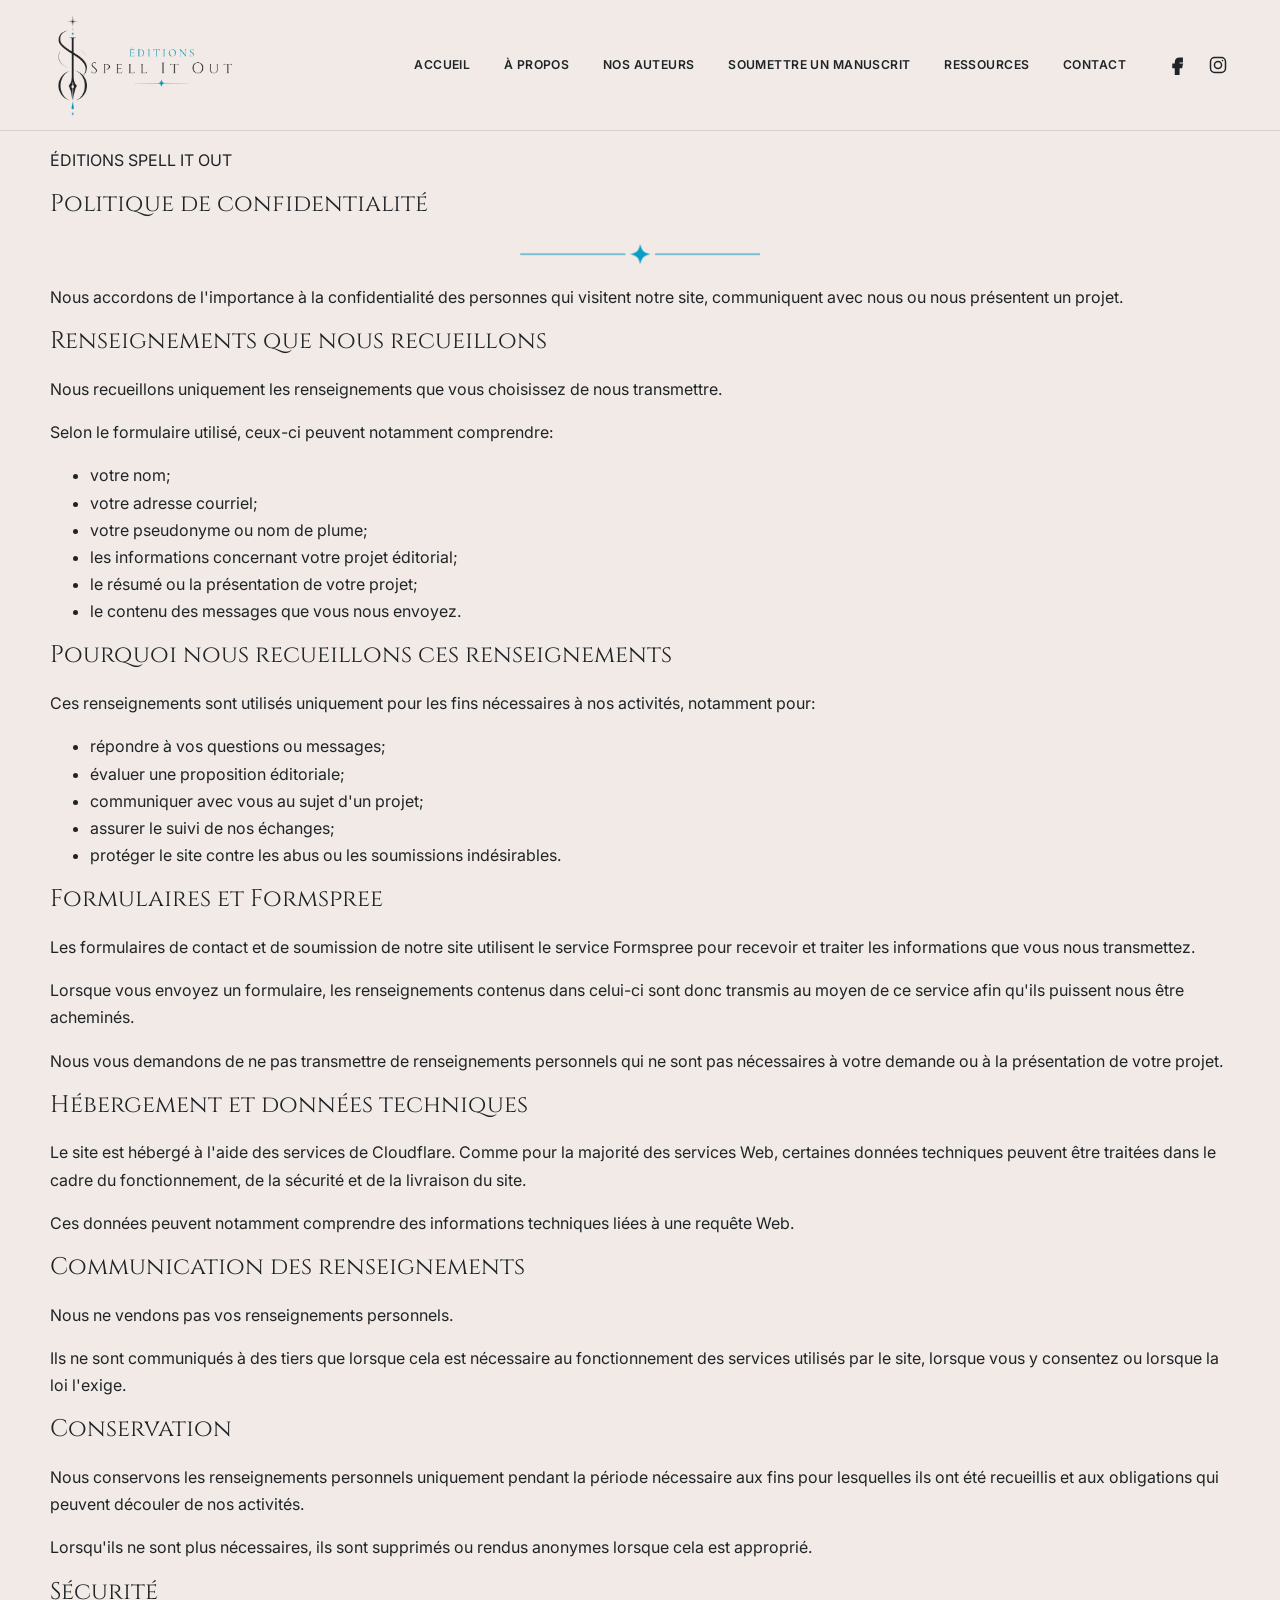
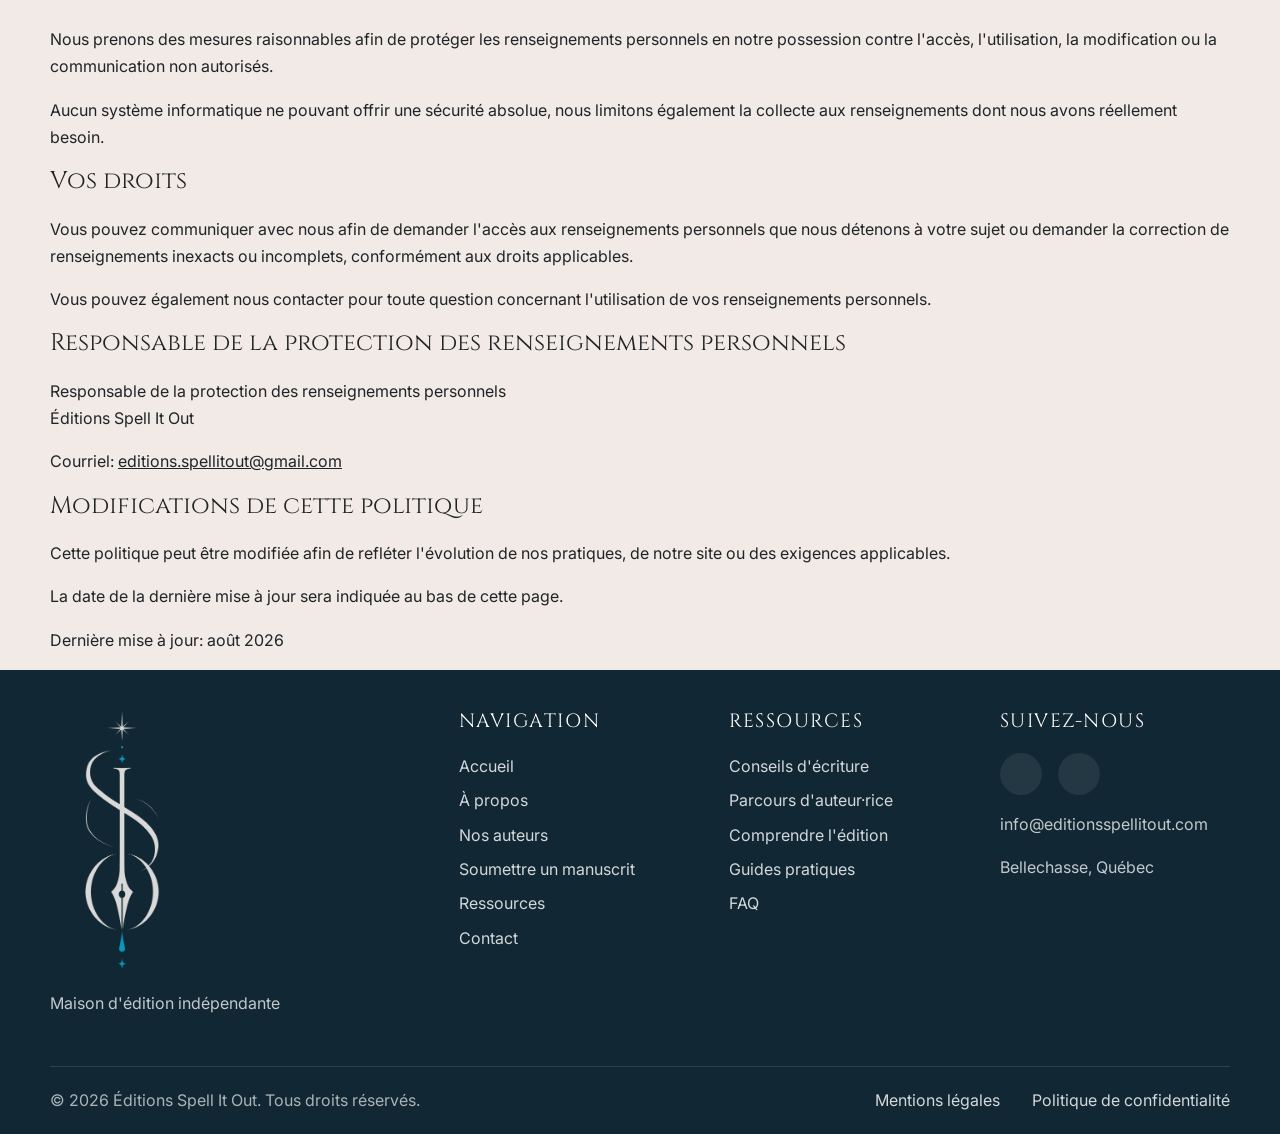
==== confidentialite.html @ 0afbbcf6 "confidentialité pis toute" ====
<!DOCTYPE html>
<html lang="fr">

<head>

  <meta charset="UTF-8">

  <meta
    name="viewport"
    content="width=device-width, initial-scale=1.0"
  >

  <title>Politique de confidentialité | Éditions Spell It Out</title>

  <link
    rel="stylesheet"
    href="./css/styles.css"
  >

</head>


<body>

  <div data-include="components/header.html"></div>


  <main id="main-content">


    <!--================================================
      HERO
    =================================================-->

    <section class="legal-hero">

      <div class="container legal-hero-content">

        <p class="legal-eyebrow">
          ÉDITIONS SPELL IT OUT
        </p>

        <h1>
          Politique de confidentialité
        </h1>

        <div
          class="section-divider"
          aria-hidden="true"
        >
          <img
            src="assets/images/divider-star.png"
            alt=""
          >
        </div>

        <p>
          Nous accordons de l'importance à la confidentialité des personnes
          qui visitent notre site, communiquent avec nous ou nous présentent
          un projet.
        </p>

      </div>

    </section>



    <!--================================================
      CONTENU
    =================================================-->

    <section class="legal-section">

      <div class="container legal-container">


        <article class="legal-block">

          <h2>
            Renseignements que nous recueillons
          </h2>

          <p>
            Nous recueillons uniquement les renseignements que vous choisissez
            de nous transmettre.
          </p>

          <p>
            Selon le formulaire utilisé, ceux-ci peuvent notamment comprendre:
          </p>

          <ul>
            <li>votre nom;</li>
            <li>votre adresse courriel;</li>
            <li>votre pseudonyme ou nom de plume;</li>
            <li>les informations concernant votre projet éditorial;</li>
            <li>le résumé ou la présentation de votre projet;</li>
            <li>le contenu des messages que vous nous envoyez.</li>
          </ul>

        </article>



        <article class="legal-block">

          <h2>
            Pourquoi nous recueillons ces renseignements
          </h2>

          <p>
            Ces renseignements sont utilisés uniquement pour les fins
            nécessaires à nos activités, notamment pour:
          </p>

          <ul>
            <li>répondre à vos questions ou messages;</li>
            <li>évaluer une proposition éditoriale;</li>
            <li>communiquer avec vous au sujet d'un projet;</li>
            <li>assurer le suivi de nos échanges;</li>
            <li>protéger le site contre les abus ou les soumissions indésirables.</li>
          </ul>

        </article>



        <article class="legal-block">

          <h2>
            Formulaires et Formspree
          </h2>

          <p>
            Les formulaires de contact et de soumission de notre site utilisent
            le service Formspree pour recevoir et traiter les informations
            que vous nous transmettez.
          </p>

          <p>
            Lorsque vous envoyez un formulaire, les renseignements contenus
            dans celui-ci sont donc transmis au moyen de ce service afin
            qu'ils puissent nous être acheminés.
          </p>

          <p>
            Nous vous demandons de ne pas transmettre de renseignements
            personnels qui ne sont pas nécessaires à votre demande ou
            à la présentation de votre projet.
          </p>

        </article>



        <article class="legal-block">

          <h2>
            Hébergement et données techniques
          </h2>

          <p>
            Le site est hébergé à l'aide des services de Cloudflare.
            Comme pour la majorité des services Web, certaines données
            techniques peuvent être traitées dans le cadre du fonctionnement,
            de la sécurité et de la livraison du site.
          </p>

          <p>
            Ces données peuvent notamment comprendre des informations
            techniques liées à une requête Web.
          </p>

        </article>



        <article class="legal-block">

          <h2>
            Communication des renseignements
          </h2>

          <p>
            Nous ne vendons pas vos renseignements personnels.
          </p>

          <p>
            Ils ne sont communiqués à des tiers que lorsque cela est nécessaire
            au fonctionnement des services utilisés par le site, lorsque vous
            y consentez ou lorsque la loi l'exige.
          </p>

        </article>



        <article class="legal-block">

          <h2>
            Conservation
          </h2>

          <p>
            Nous conservons les renseignements personnels uniquement pendant
            la période nécessaire aux fins pour lesquelles ils ont été
            recueillis et aux obligations qui peuvent découler de nos
            activités.
          </p>

          <p>
            Lorsqu'ils ne sont plus nécessaires, ils sont supprimés ou rendus
            anonymes lorsque cela est approprié.
          </p>

        </article>



        <article class="legal-block">

          <h2>
            Sécurité
          </h2>

          <p>
            Nous prenons des mesures raisonnables afin de protéger les
            renseignements personnels en notre possession contre l'accès,
            l'utilisation, la modification ou la communication non autorisés.
          </p>

          <p>
            Aucun système informatique ne pouvant offrir une sécurité absolue,
            nous limitons également la collecte aux renseignements dont nous
            avons réellement besoin.
          </p>

        </article>



        <article class="legal-block">

          <h2>
            Vos droits
          </h2>

          <p>
            Vous pouvez communiquer avec nous afin de demander l'accès aux
            renseignements personnels que nous détenons à votre sujet ou
            demander la correction de renseignements inexacts ou incomplets,
            conformément aux droits applicables.
          </p>

          <p>
            Vous pouvez également nous contacter pour toute question concernant
            l'utilisation de vos renseignements personnels.
          </p>

        </article>



        <article class="legal-block legal-responsible">

          <h2>
            Responsable de la protection des renseignements personnels
          </h2>

          <p>
            Responsable de la protection des renseignements personnels<br>
            Éditions Spell It Out
          </p>

          <p>
            Courriel:
            <a href="mailto:editions.spellitout@gmail.com">
              editions.spellitout@gmail.com
            </a>
          </p>

        </article>



        <article class="legal-block">

          <h2>
            Modifications de cette politique
          </h2>

          <p>
            Cette politique peut être modifiée afin de refléter l'évolution
            de nos pratiques, de notre site ou des exigences applicables.
          </p>

          <p>
            La date de la dernière mise à jour sera indiquée au bas de cette
            page.
          </p>

        </article>



        <p class="legal-update">
          Dernière mise à jour: août 2026
        </p>


      </div>

    </section>


  </main>


  <div data-include="components/footer.html"></div>


  <script src="js/includes.js"></script>

</body>

</html>
---- css/styles.css ----
/* Variables globales : couleurs, dimensions et espacements */
@import url("variables.css");

/* Polices, titres, paragraphes et liens */
@import url("typography.css");

/* Conteneurs et organisation générale des pages */
@import url("layout.css");

/* Header, footer, boutons, cartes et autres composants */
@import url("components.css");

@import url("./sections.css");
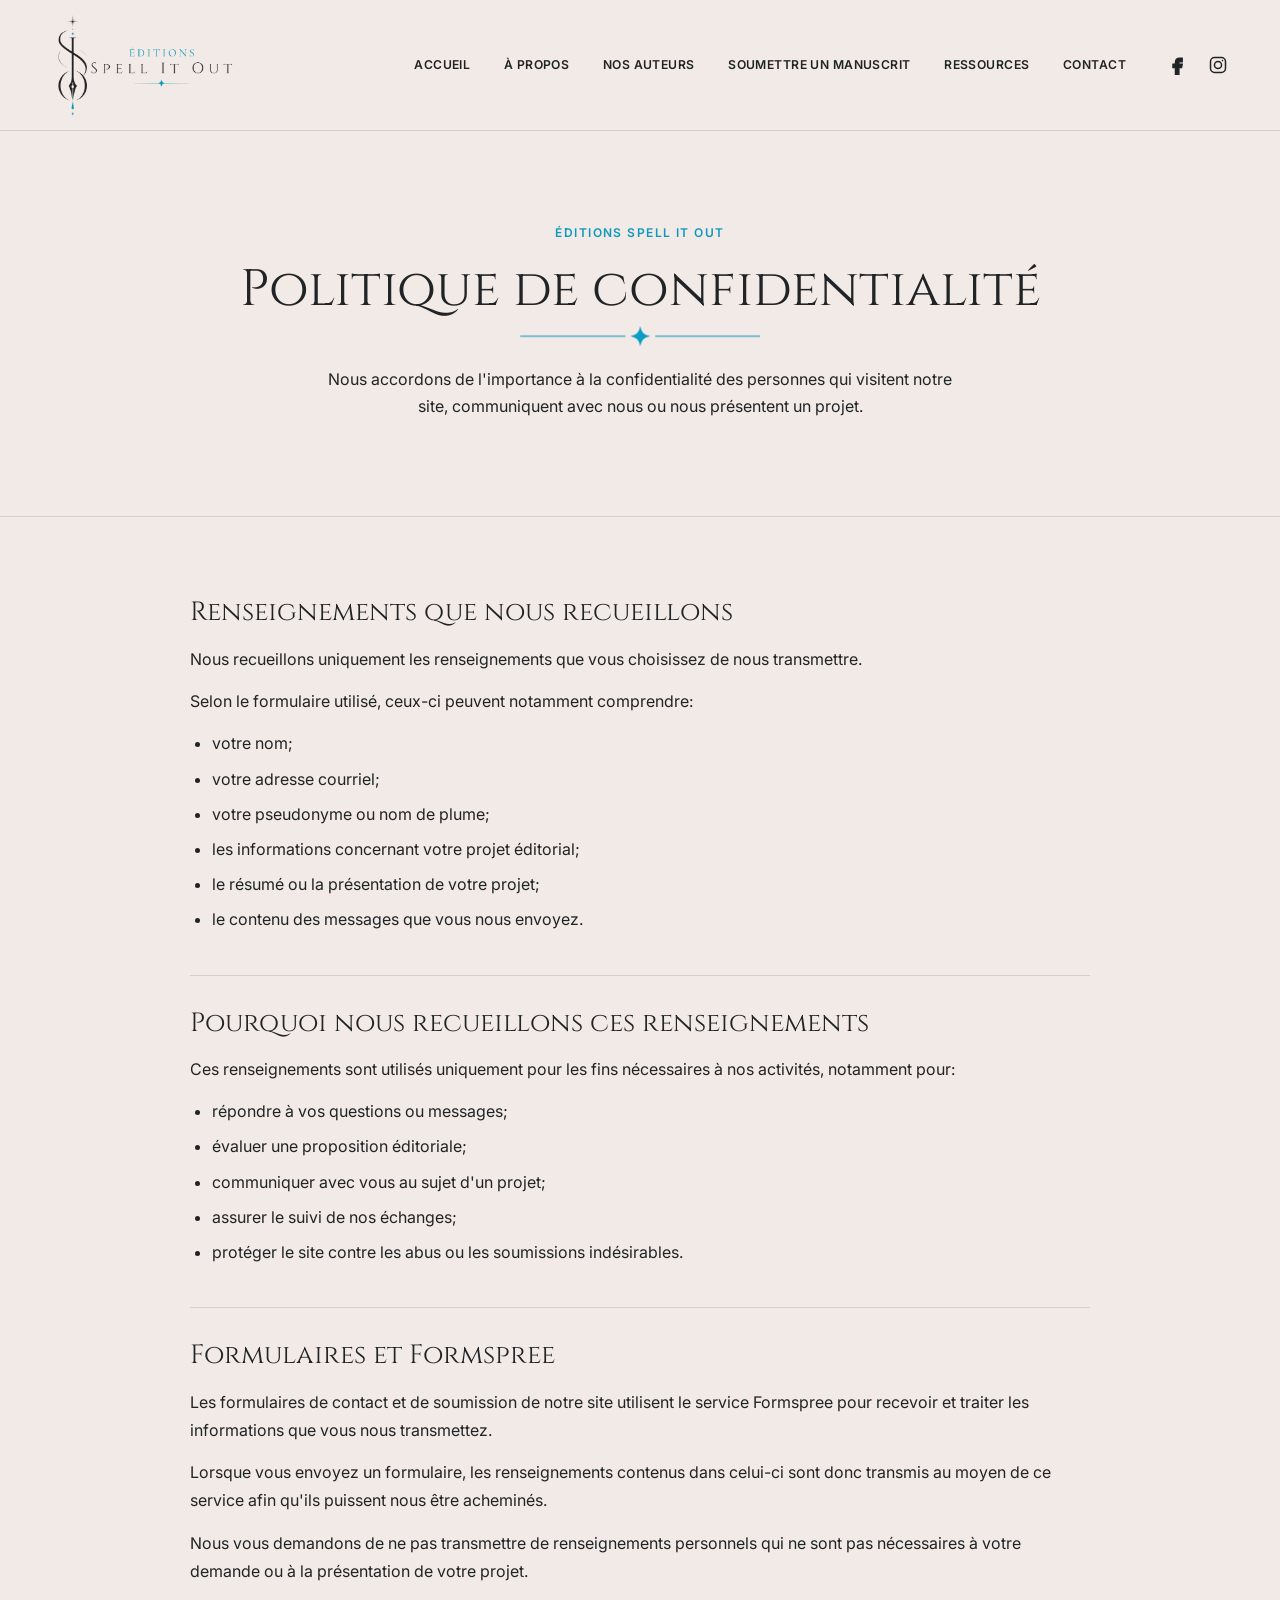
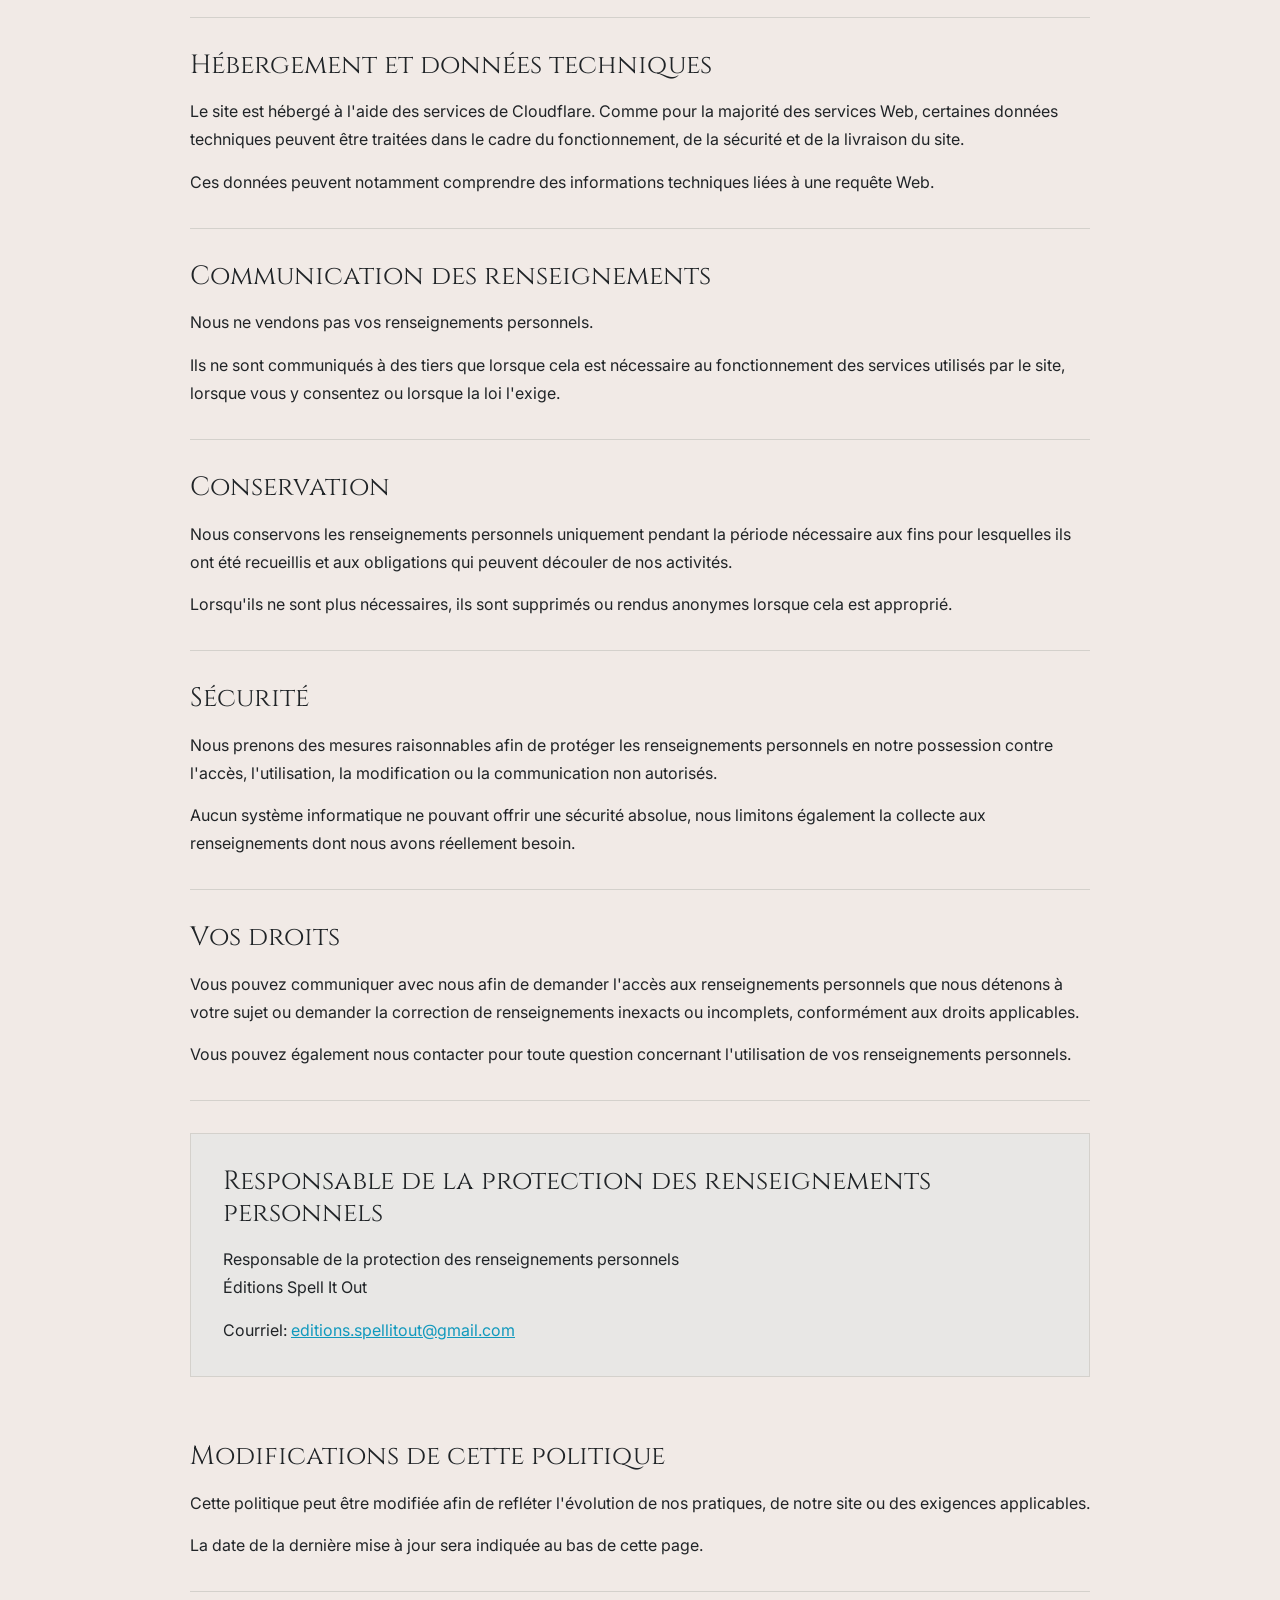
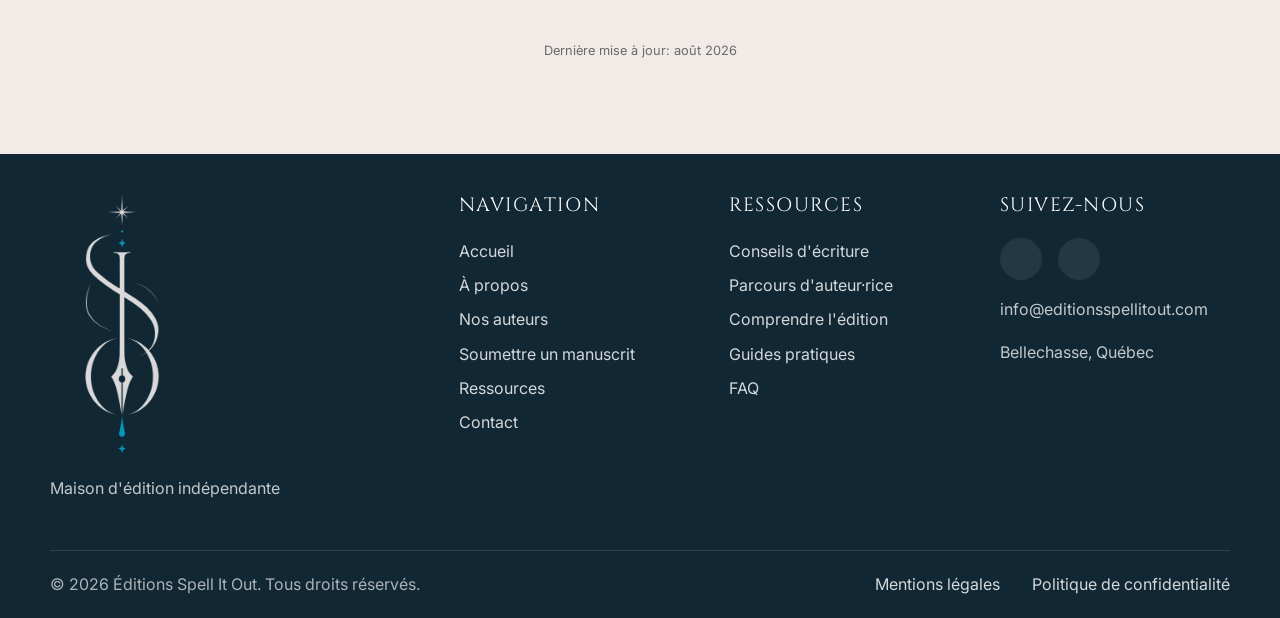
==== commit 78602682: "link css confidentialité" ====
--- a/confidentialite.html
+++ b/confidentialite.html
@@ -14,7 +14,7 @@
 
   <link
     rel="stylesheet"
-    href="./css/styles.css"
+    href="../css/styles.css"
   >
 
 </head>
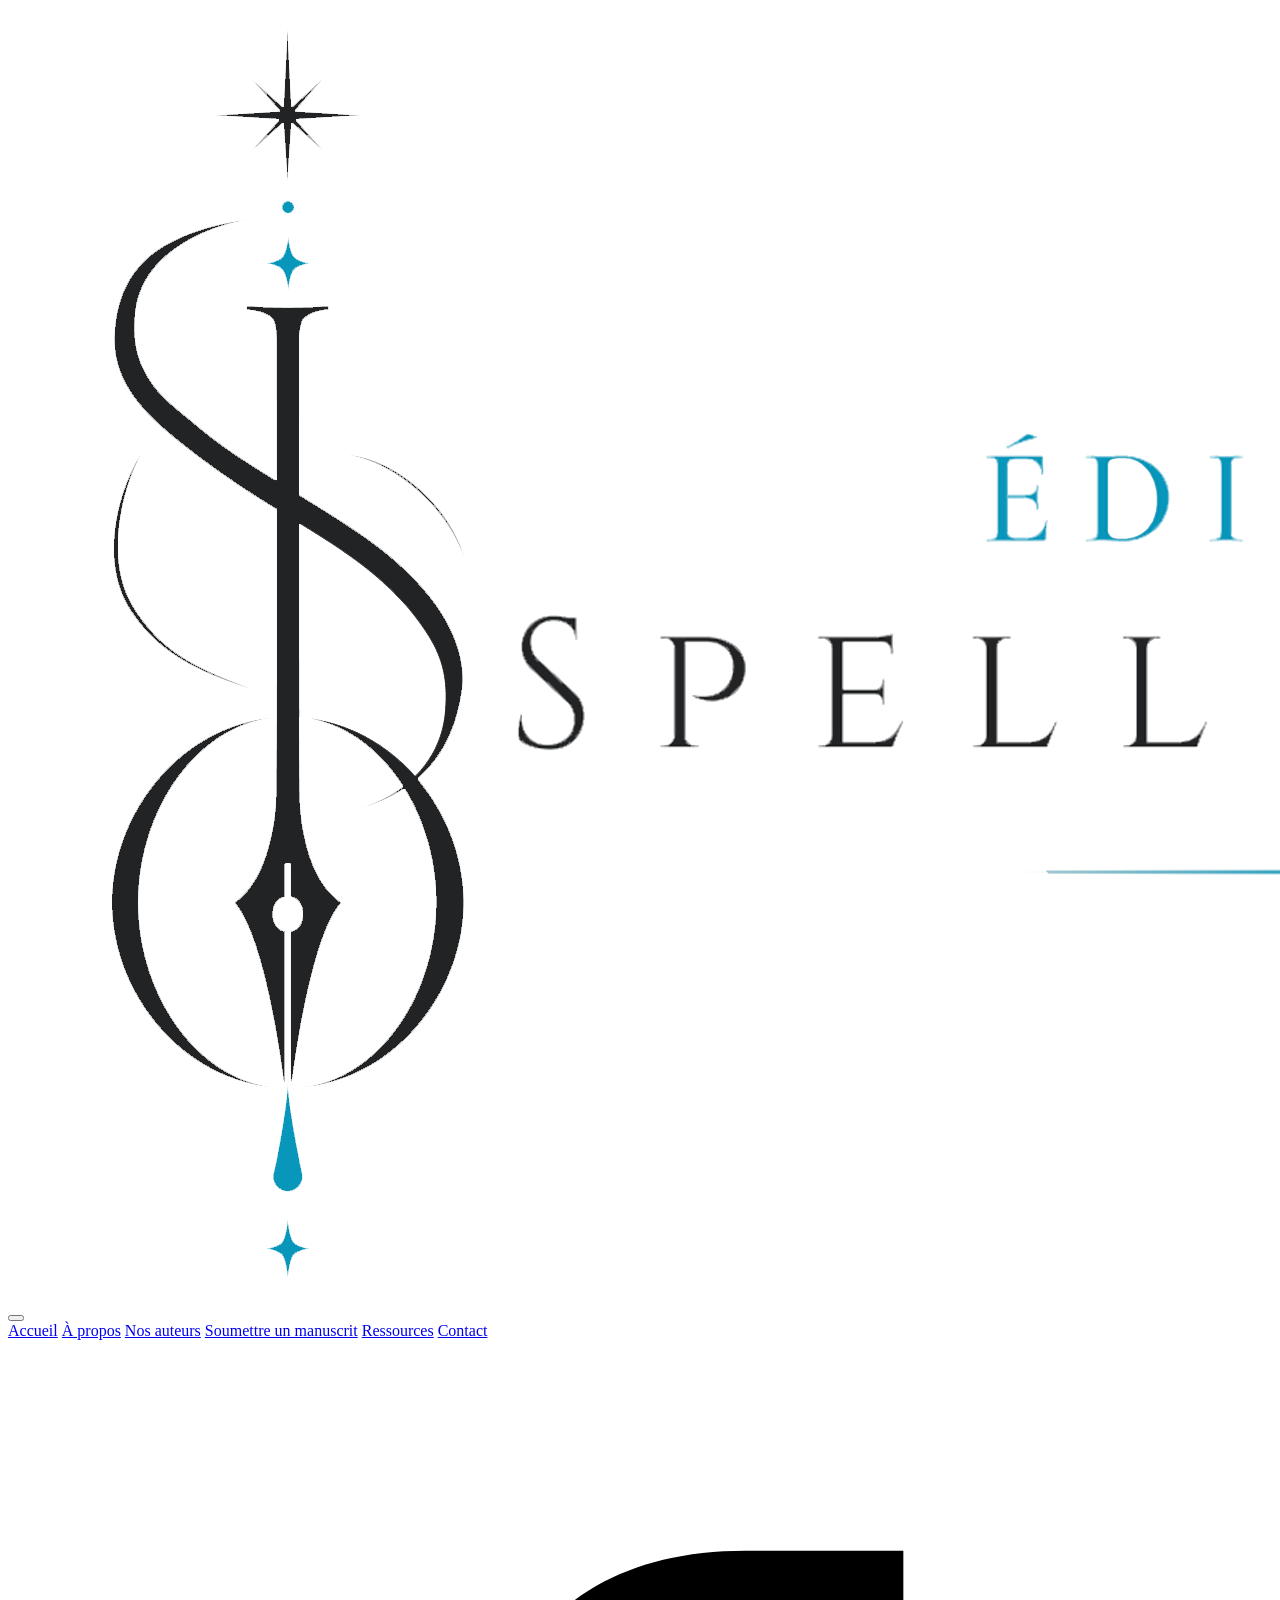
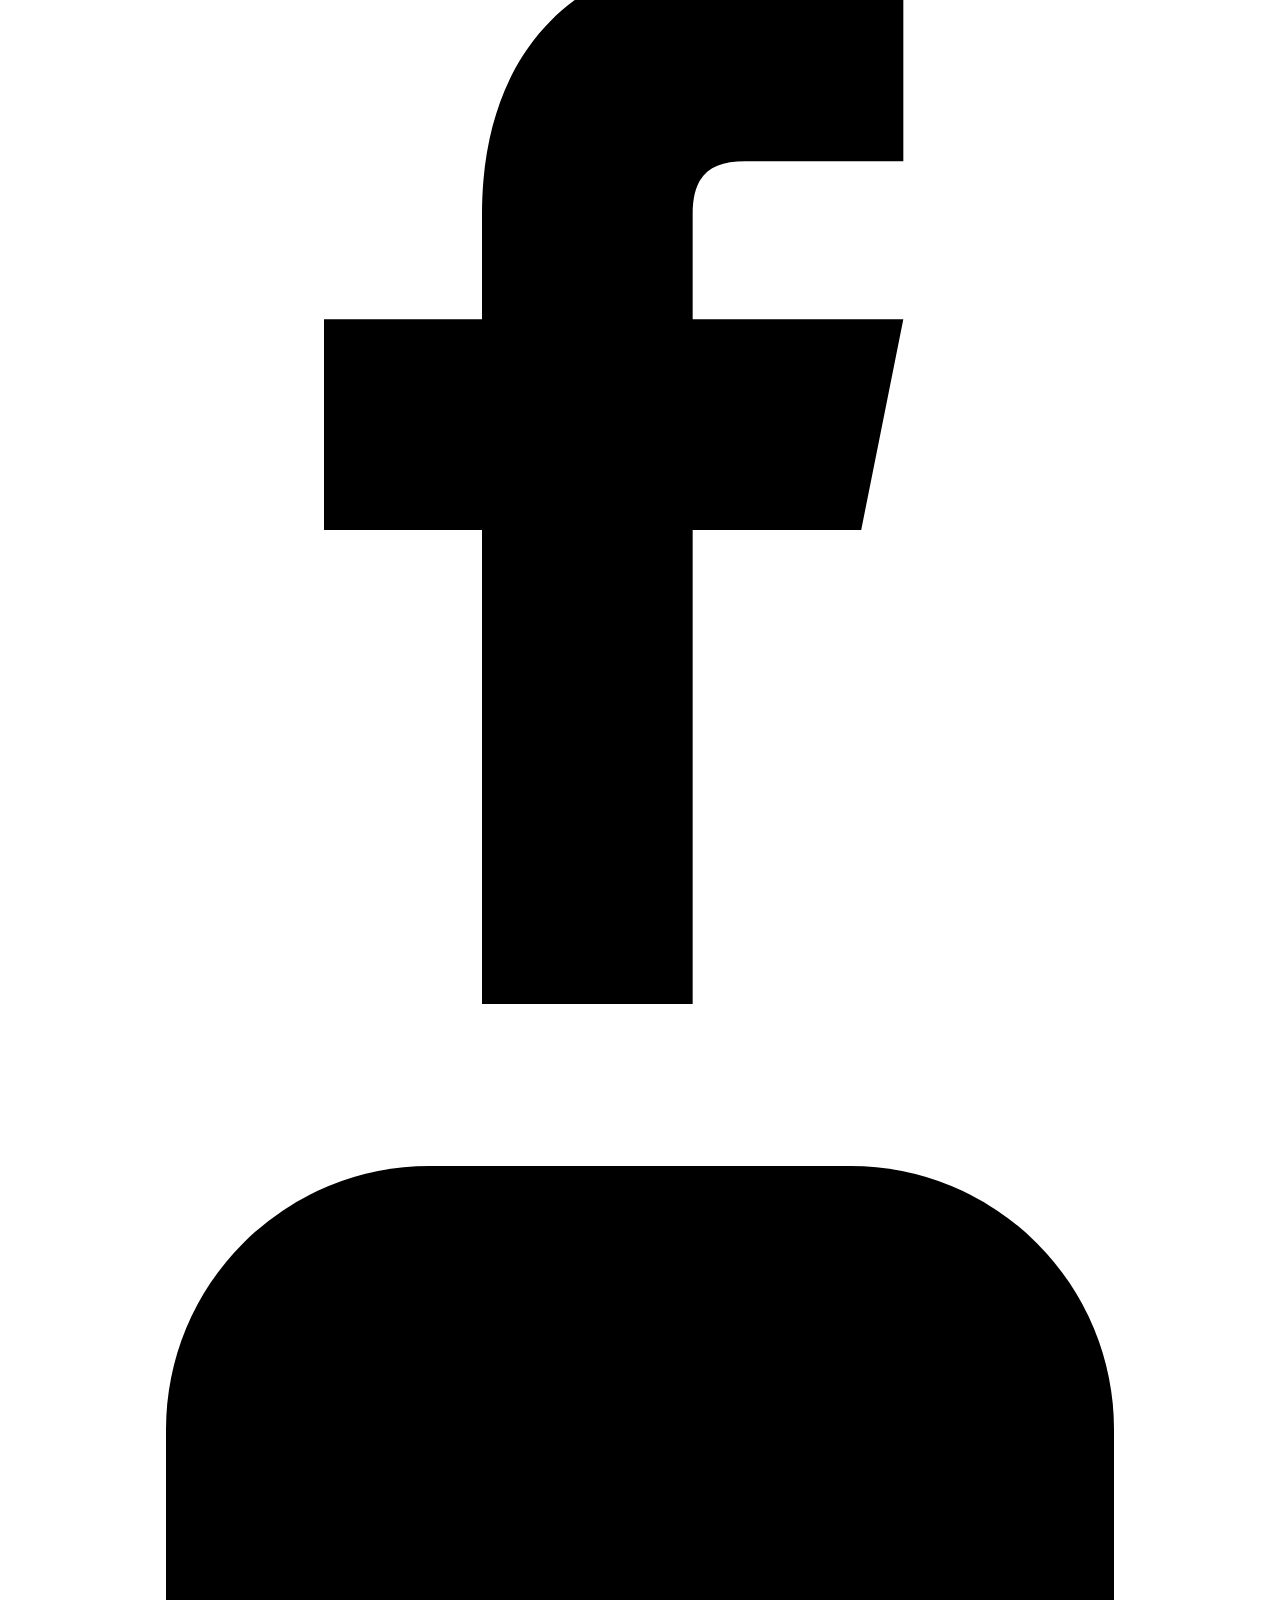
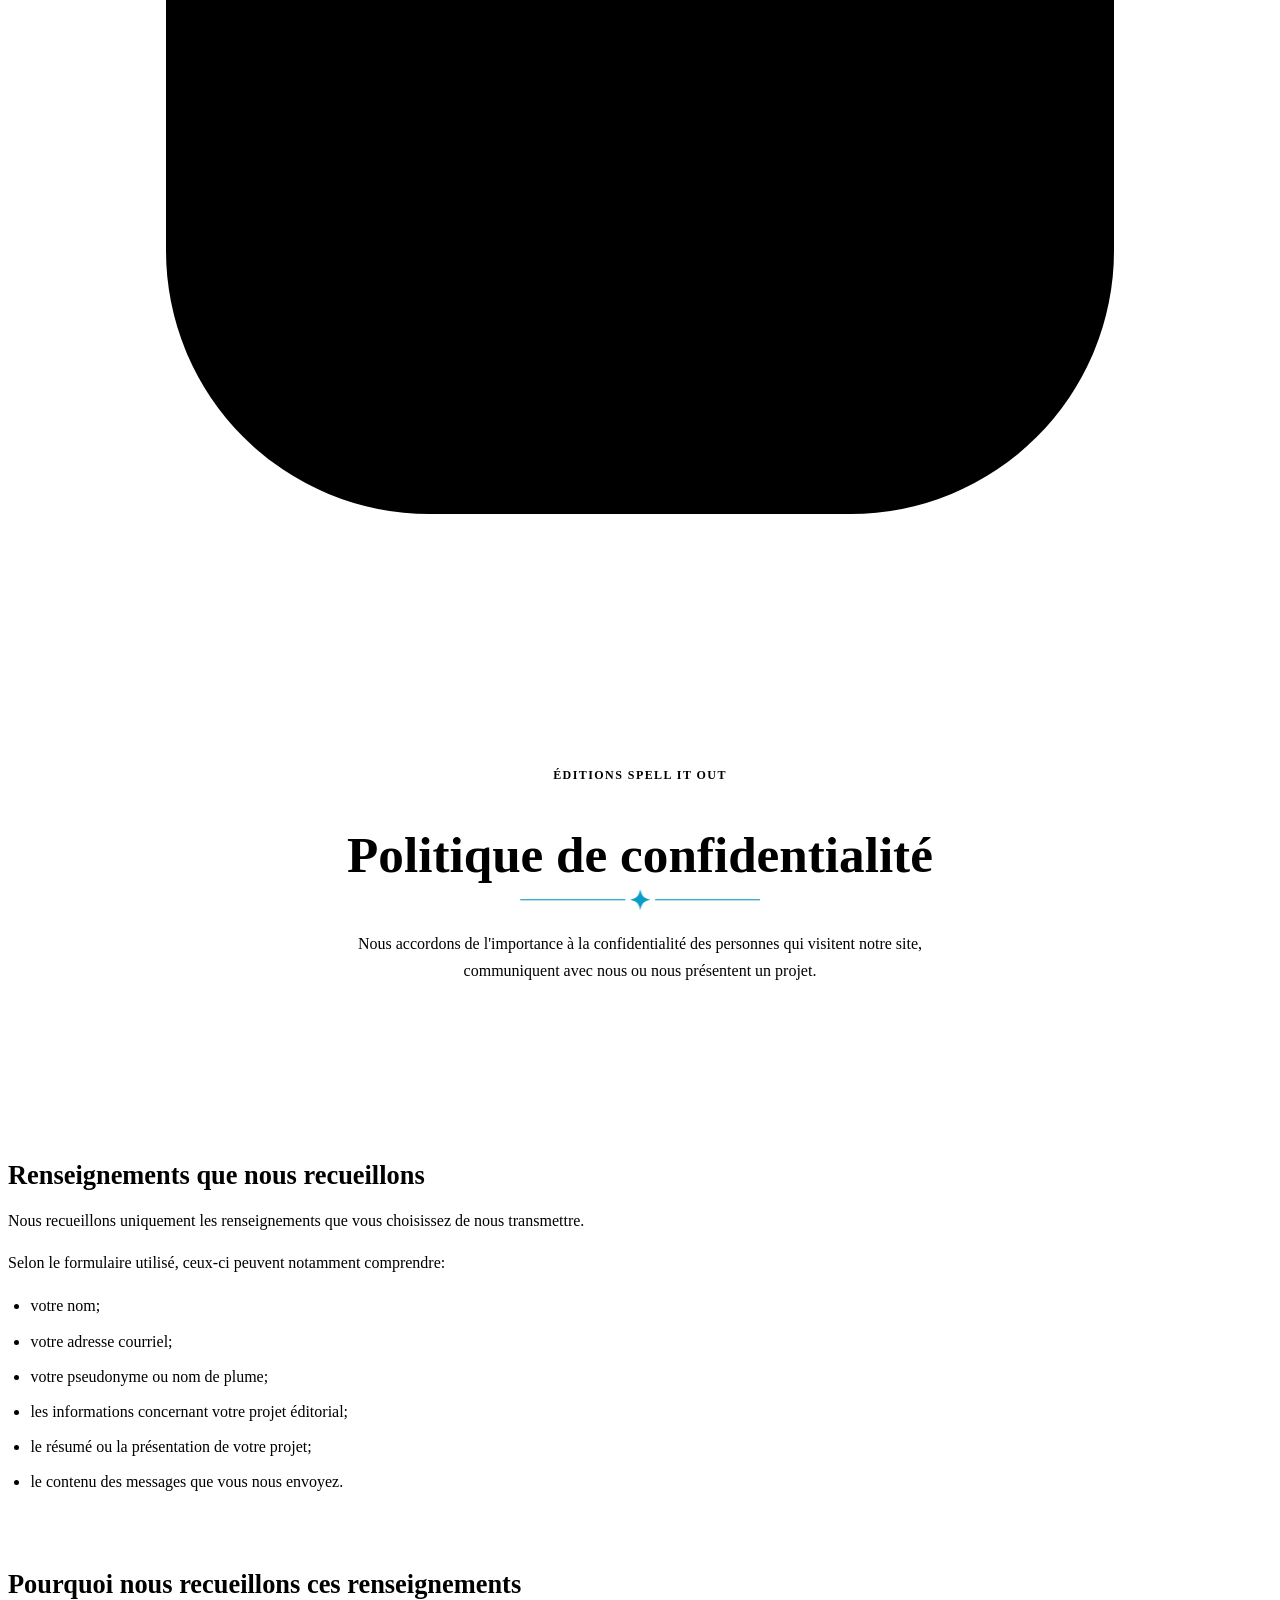
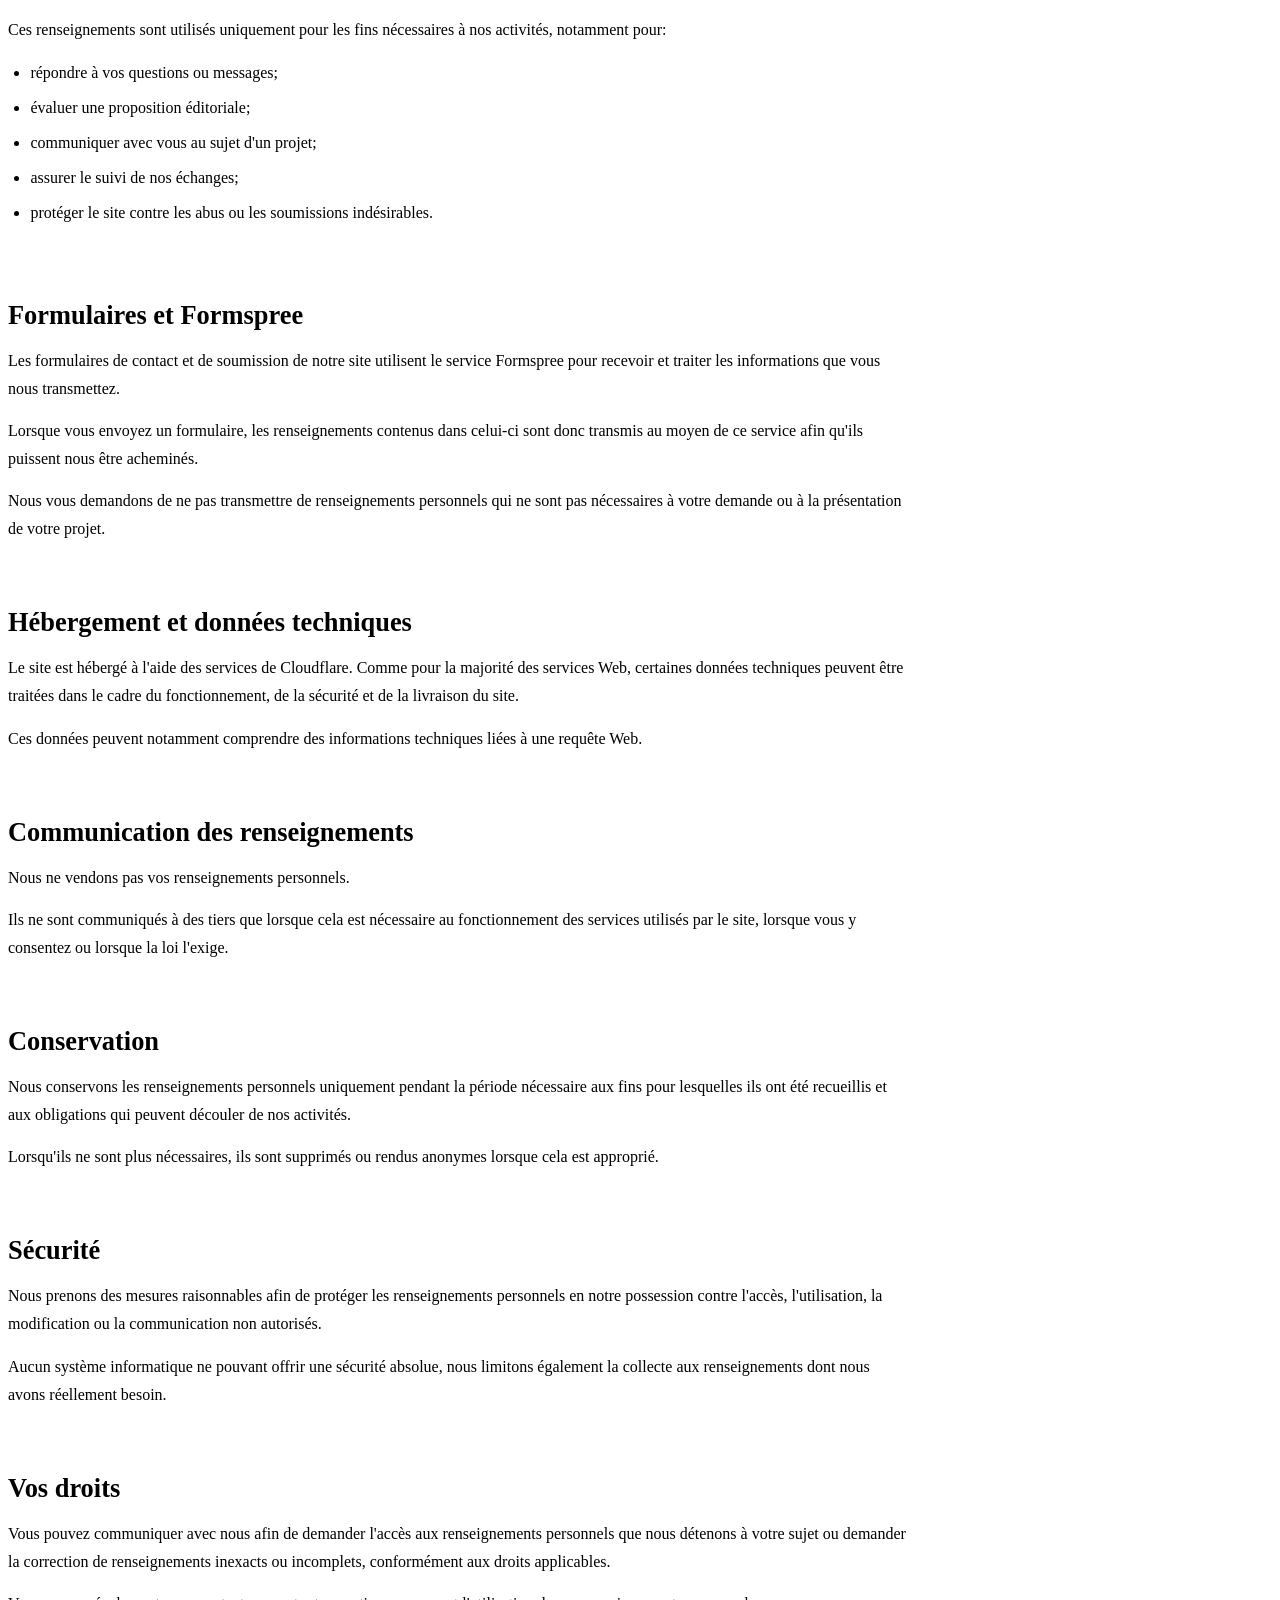
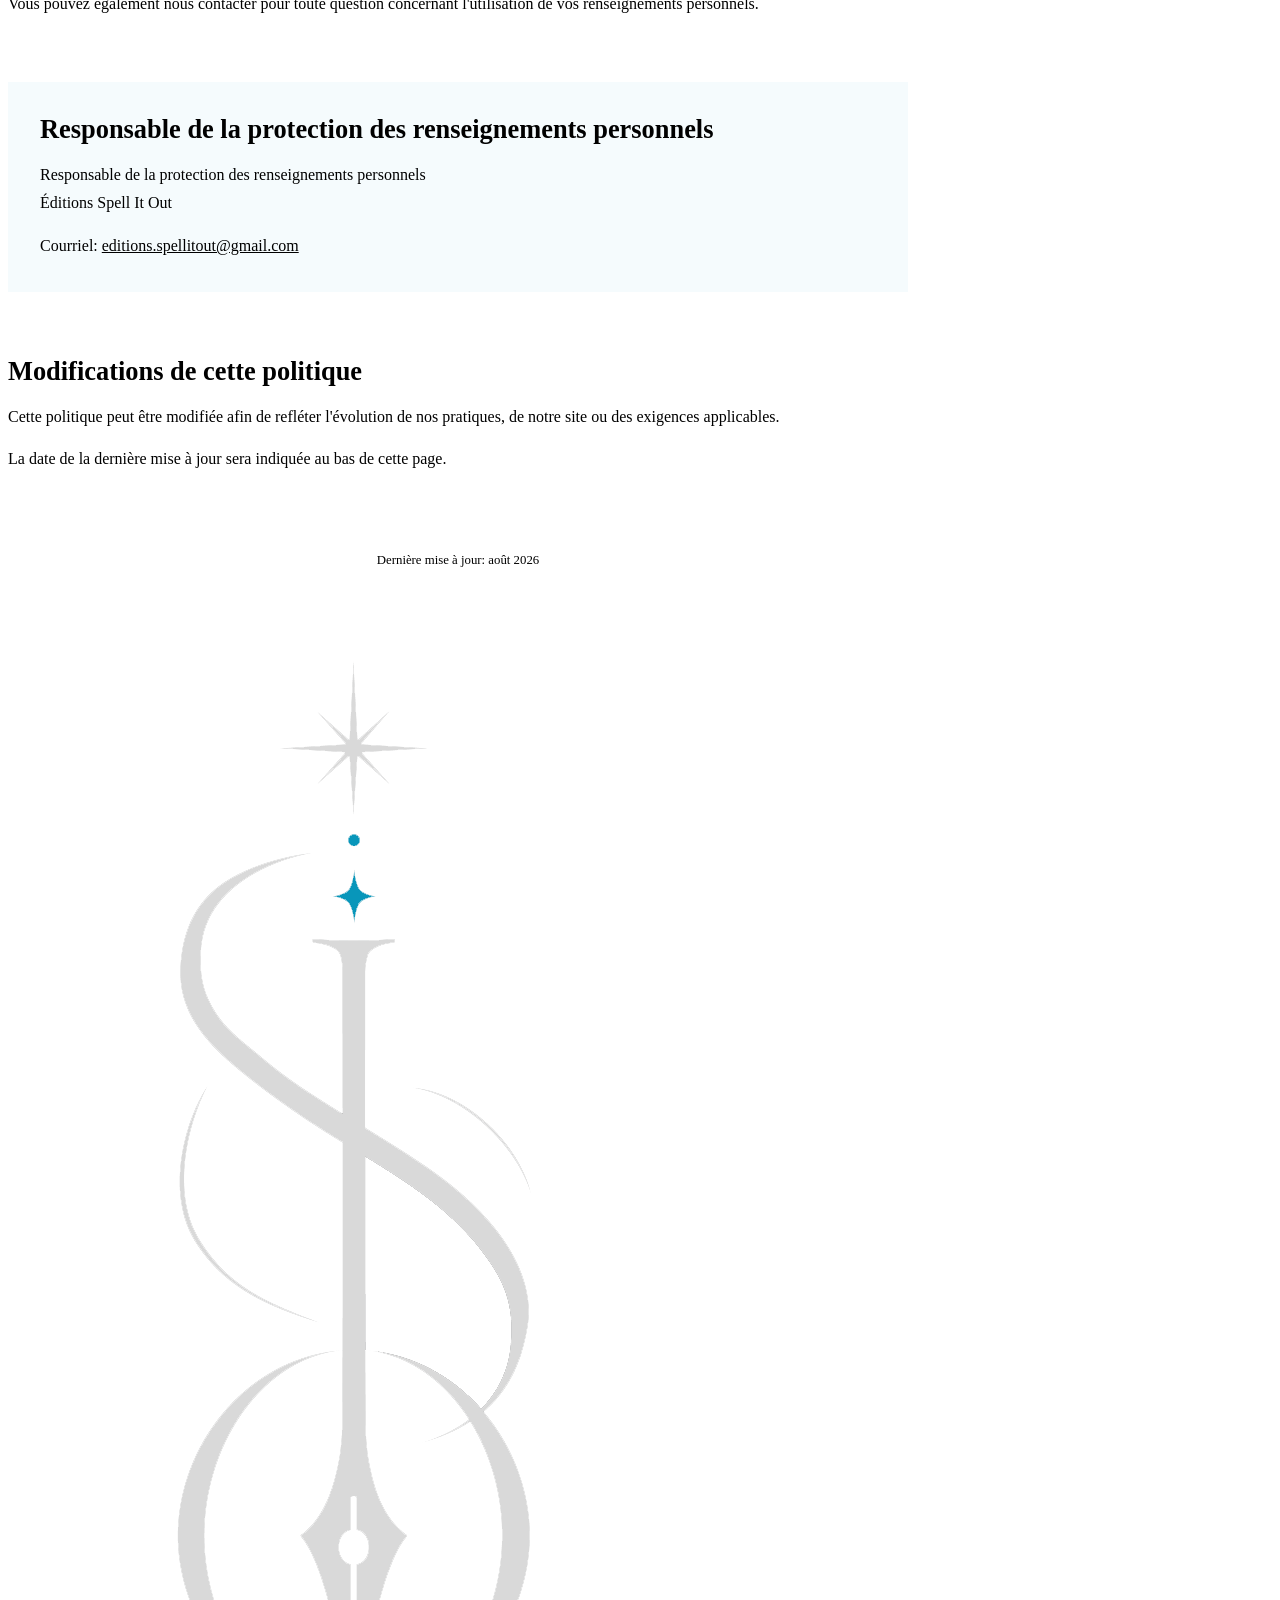
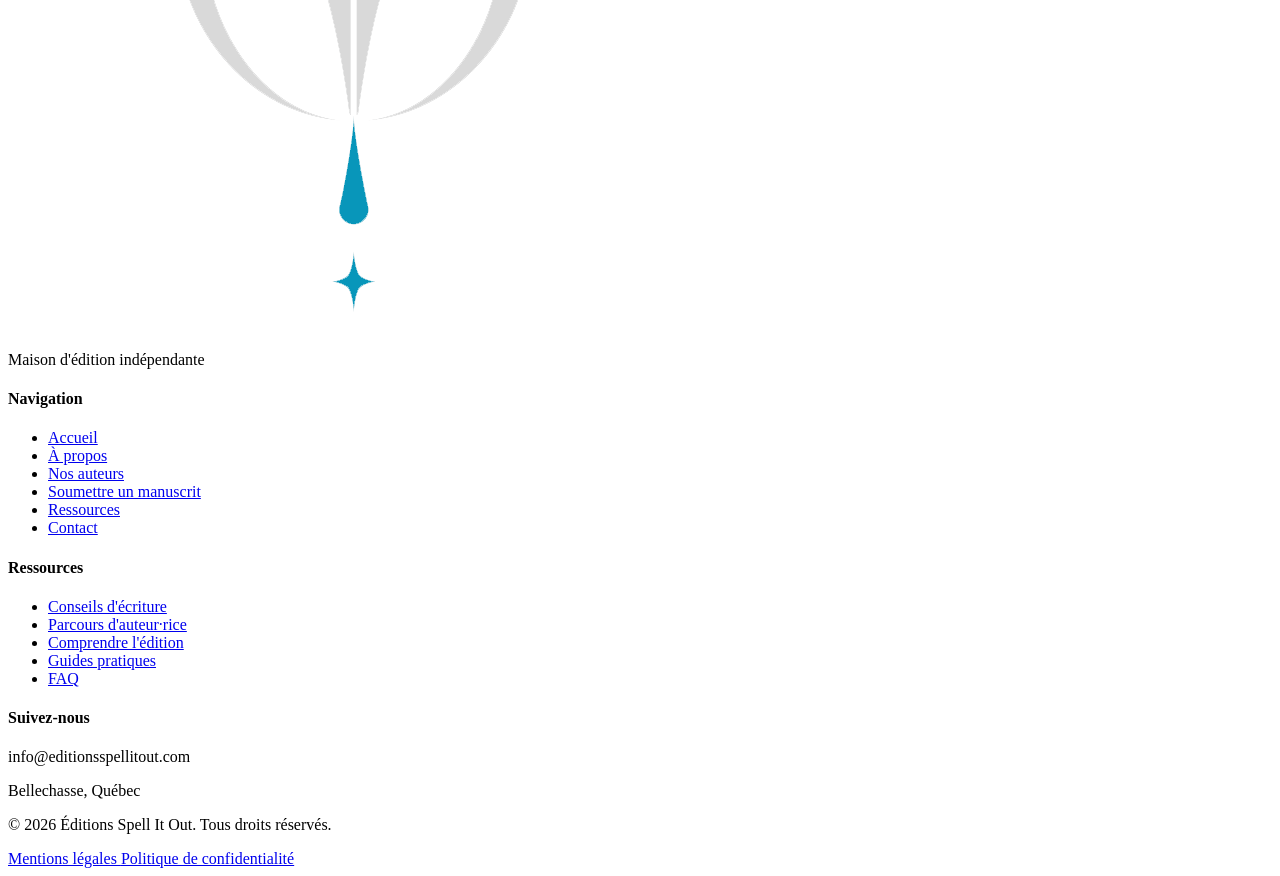
==== commit d1c69765: "css 3" ====
--- a/confidentialite.html
+++ b/confidentialite.html
@@ -14,7 +14,7 @@
 
   <link
     rel="stylesheet"
-    href="../css/styles.css"
+    href="./css/sections.css"
   >
 
 </head>
--- a/css/sections.css
+++ b/css/sections.css
@@ -0,0 +1,4266 @@
+/*==================================================
+  HERO DE L’ACCUEIL
+==================================================*/
+
+.hero-section {
+  position: relative; /* Permet de bien gérer les éléments décoratifs */
+  min-height: 440px;
+
+  display: flex;
+  align-items: center;
+
+  padding-block:2rem;
+
+  background-color: var(--color-background); /* Couleur de fond normale */
+
+  background-image: url("../assets/images/hero-leaves-left.png"); /* Plante pâle à gauche */
+  background-repeat: no-repeat; /* Empêche la plante de se répéter */
+  background-position: -60px center; /* Place la plante contre le côté gauche */
+  background-size: 500px auto; /* Contrôle la taille de la plante */
+
+  overflow: hidden;
+}
+
+/* Place le texte et l’image sur deux colonnes */
+.hero-inner {
+  display: grid;
+
+  grid-template-columns:
+    minmax(560px, 1fr) /* Donne assez de largeur au texte */
+    minmax(420px, 1fr); /* Garde une belle place pour l’image */
+
+  align-items: center;
+  gap: 3rem; /* Réduit un peu l’espace entre le texte et l’image */
+}
+
+
+/* Limite la largeur du texte pour conserver les retours de ligne */
+.hero-content {
+  max-width: 610px;
+}
+
+
+/* Titre principal */
+.hero-title {
+  margin: 0;
+
+  font-family: var(--font-serif);
+  font-size: clamp(3rem, 3vw, 5.2rem);
+  font-weight: 400;
+  line-height: 1.08;
+
+  color: var(--color-text);
+}
+
+
+/* Chaque partie du titre prend sa propre ligne */
+.hero-title span {
+  display: block;
+}
+
+
+/* Partie bleue du titre */
+.hero-title-accent {
+  color: var(--color-accent);
+}
+
+
+/* Petite décoration horizontale */
+/*==================================================
+  SÉPARATEUR DÉCORATIF
+==================================================*/
+
+.section-divider {
+  width: 240px; /* Largeur du séparateur */
+  margin: 0rem auto 1rem; /* Centre horizontalement */
+}
+
+.section-divider img {
+  display: block; /* Retire le petit espace sous l’image */
+  width: 100%; /* Prend toute la largeur du conteneur */
+  height: auto; /* Garde les proportions */
+}
+
+.hero-content .section-divider {
+  margin-left: 0; /* Garde le séparateur du hero aligné avec le texte */
+  margin-right: 0;
+}
+
+
+/* Colonne de droite contenant l’image du livre */
+.hero-visual {
+  min-height: 410px; /* Hauteur de l’espace réservé à l’image */
+
+  background-image: url("../assets/images/hero-books.png"); /* Image du livre */
+  background-repeat: no-repeat; /* Empêche l’image de se répéter */
+  background-position: center; /* Centre l’image dans la colonne */
+  background-size: contain; /* Affiche l’image entière sans la couper */
+}
+
+.propos-visual {
+  min-height: 410px; /* Hauteur de l’espace réservé à l’image */
+
+  background-image: url("../assets/images/propos-books.png"); /* Image du livre */
+  background-repeat: no-repeat; /* Empêche l’image de se répéter */
+  background-position: center; /* Centre l’image dans la colonne */
+  background-size: contain; /* Affiche l’image entière sans la couper */
+}
+
+/*==================================================
+    BANDEAU DES VALEURS
+==================================================*/
+
+.feature-band{
+    padding:2rem 0;
+    color:var(--color-text-light);
+    background-color:var(--color-navy);
+    /* texture de fond */
+    background-image:url("../assets/images/navy-noise.png");
+    background-repeat:repeat;
+    background-size:auto;
+}
+
+.feature-grid{
+    display:grid;
+    grid-template-columns:repeat(4,1fr);
+}
+
+.feature-item{
+    padding-inline:2.5rem;
+    text-align:center;
+}
+
+.feature-item{
+    position:relative;
+}
+
+.feature-item:not(:last-child)::after{
+    content:"";
+    position:absolute;
+    top:10%;
+    right:0;
+    width:1px;
+    height:80%;
+    background:rgba(255,255,255,.15);
+}
+
+.feature-item img{
+    width:42px;
+    height:42px;
+    margin-inline:auto;
+    margin-bottom:1.25rem;
+    opacity:.9;
+}
+
+.feature-item h3{
+    margin-bottom:1rem;
+    font-size:1.35rem;
+    letter-spacing:.08em;
+    text-transform:uppercase;
+    color:white;
+}
+
+.feature-item p{
+    max-width:220px;
+    margin-inline:auto;
+    margin-bottom:0;
+    color:rgba(255,255,255,.82);
+}
+
+.propos-item{
+    padding-inline:2.5rem;
+    text-align:left;
+}
+
+
+.propos-item p{
+    max-width:autopx;
+    margin-inline:auto;
+    margin-bottom:0;
+    color:rgba(255,255,255,.82);
+}
+.propos-item h2{
+    margin-bottom:1rem;
+    font-size:2rem;
+    letter-spacing:.08em;
+    text-transform:uppercase;
+    color:white;
+}
+
+/*==================================================
+  SECTION - NOTRE APPROCHE
+==================================================*/
+
+.section-approach{
+
+    padding-block:¨0rem;
+
+}
+
+
+.approach-grid{
+
+    display:grid;
+
+    grid-template-columns:1.4fr .6fr;
+
+    gap:3.5rem;
+
+    align-items:center;
+
+}
+
+
+/* Liste en deux colonnes */
+.approach-list{
+
+    display:grid;
+
+    grid-template-columns:1fr 1fr;
+
+    gap:2.25rem 2.5rem;
+
+    margin-top:2rem;
+
+}
+
+
+.approach-item h3{
+
+    margin-bottom:.5rem;
+
+    font-size:1.1rem;
+
+    font-weight:500;
+
+}
+
+
+.approach-item p{
+
+    color:var(--color-navy);
+
+    line-height:1.6;
+
+    font-size:.95rem;
+
+}
+
+
+/* Illustration */
+
+.approach-image{
+
+    display:flex;
+
+    justify-content:center;
+
+}
+
+
+.approach-image img{
+
+    width:100%;
+
+    max-width:320px;
+
+    display:block;
+
+}
+
+
+/* Responsive */
+
+@media (max-width:900px){
+
+    .approach-grid{
+
+        grid-template-columns:1fr;
+
+        text-align:center;
+
+    }
+
+    .approach-list{
+
+        grid-template-columns:1fr;
+
+    }
+
+    .approach-image{
+
+        order:-1;
+
+    }
+
+}
+
+/*==================================================
+    NOUVEAUTÉS
+==================================================*/
+
+.new-releases{
+    padding:3rem 0;
+}
+.section-heading{
+    text-align:center;
+    margin-bottom:3.5rem;
+}
+
+.section-heading h2{
+    margin-bottom:.75rem;
+    text-transform:uppercase;
+    letter-spacing:.08em;
+}
+
+.books-grid{
+    display:grid;
+    grid-template-columns:
+        repeat(auto-fit,minmax(220px,1fr));
+    gap:3rem;
+}
+
+.book-card{
+    text-align:center;
+}
+
+.book-card img{
+    width:100%;
+    max-width:190px;
+    margin-inline:auto;
+    display:block;
+    transition:.35s;
+}
+
+.book-card:hover img{
+    transform:
+        translateY(-8px)
+        scale(1.02);
+}
+
+.book-card h3{
+    margin-top:1.5rem;
+    margin-bottom:.35rem;
+    font-size:1.25rem;
+}
+
+.book-author{
+    margin-bottom:.2rem;
+    color:var(--color-text);
+}
+
+.book-genre{
+    color:var(--color-muted);
+}
+
+.section-button{
+    margin-top:4rem;
+    text-align:center;
+}
+
+/*==================================================
+  CTA BANNER
+  Bandeau réutilisable avec texte à gauche
+  et image à droite
+==================================================*/
+
+/*==================================================
+  CTA BANNER
+==================================================*/
+
+.cta-banner {
+  width: 100%; /* Le bandeau prend toute la largeur de la page */
+  margin: 0; /* Aucun espace extérieur sur les côtés */
+  overflow: hidden; /* Cache ce qui pourrait dépasser */
+}
+
+
+/* Contient le texte et l’image */
+.cta-banner-inner {
+  position: relative; /* Permet de placer le contenu par-dessus l’image */
+
+  display: block; /* On retire la grille en deux colonnes */
+
+  width: 100%;
+  min-height: 400px; /* Hauteur du bandeau */
+
+  background-image: url("../assets/images/author-banner.png"); /* Image complète du bandeau */
+  background-repeat: no-repeat; /* Empêche l’image de se répéter */
+  background-position: center; /* Centre l’image dans le bandeau */
+  background-size: cover; /* Remplit toute la largeur du bandeau */
+}
+
+
+/* Partie texte */
+.cta-content {
+  position: relative;
+  z-index: 1; /* Place le texte devant l’image */
+
+  display: flex;
+  flex-direction: column;
+  justify-content: center;
+
+  width: 42%; /* Garde le texte dans la zone pâle à gauche */
+  min-height: 390px;
+
+  padding-left: max(
+    var(--page-padding),
+    calc((100vw - var(--container-width)) / 2)
+  ); /* Aligne le texte avec le reste du site */
+
+  padding-right: 3rem;
+}
+
+
+/* Titre */
+.cta-content h2 {
+  margin-bottom: 1rem;
+  font-size: clamp(2rem, 3vw, 3.2rem);
+}
+
+
+/* Séparateur aligné à gauche */
+.cta-content .section-divider {
+  margin-left: 0;
+  margin-right: 0;
+}
+
+
+/* Paragraphe */
+.cta-content p {
+  max-width: 370px;
+  margin-top: 0;
+  margin-bottom: 2rem;
+}
+
+
+/* Partie image */
+.cta-image {
+  min-height: 380px;
+display: none; /* L’image est maintenant le fond de tout le bandeau */
+  background-image: url("../assets/images/author-banner.png");
+  background-repeat: no-repeat;
+  background-position: center;
+  background-size: cover;
+}
+
+
+/*==================================================
+  CTA SUR TABLETTE ET MOBILE
+==================================================*/
+
+@media (max-width: 900px) {
+  .cta-banner-inner {
+    grid-template-columns: 1fr;
+  }
+
+  .cta-image {
+    min-height: 300px;
+    order: -1;
+  }
+
+  .cta-content {
+    padding: 3rem var(--page-padding);
+  }
+}
+
+
+/*==================================================
+  HERO - À PROPOS
+==================================================*/
+
+/* Sous-titre bleu sous "À propos" */
+.hero-subtitle {
+  margin-top: 1.25rem;
+  margin-bottom: 0;
+
+  font-family: var(--font-serif);
+  font-size: clamp(2rem, 3vw, 3.2rem);
+  font-weight: 400;
+  line-height: 1.25;
+
+  color: var(--color-accent);
+}
+
+
+/* Texte d'introduction */
+.hero-about-text {
+  max-width: 600px;
+}
+
+
+/* Espacement entre les paragraphes */
+.hero-about-text p {
+  margin-top: 0;
+  margin-bottom: 1.25rem;
+
+  line-height: 1.7;
+}
+
+
+/* Illustration de droite */
+.propos-visual {
+  min-height: 430px;
+
+  background-image: url("../assets/images/about-hero.png");
+  background-repeat: no-repeat;
+  background-position: center;
+  background-size: contain;
+}
+
+
+/*==================================================
+  HERO À PROPOS - MOBILE
+==================================================*/
+
+@media (max-width: 900px) {
+
+  .propos-visual {
+    min-height: 320px;
+  }
+
+}
+
+
+@media (max-width: 600px) {
+
+  .hero-subtitle {
+    font-size: 2rem;
+  }
+
+}
+
+/*==================================================
+  À PROPOS - POURQUOI SPELL IT OUT
+==================================================*/
+
+.about-story {
+  padding-block: 2rem; /* Espace au-dessus et en dessous de la section */
+}
+
+
+/* Deux colonnes : texte + image */
+.about-story-grid {
+  display: grid;
+
+  grid-template-columns:
+    minmax(0, 1fr)
+    minmax(320px, 0.85fr);
+
+  align-items: center;
+
+  gap: 5rem;
+}
+
+
+/* Limite la largeur du texte */
+.about-story-content {
+  max-width: 650px;
+}
+
+
+/* Paragraphes */
+.about-story-content p {
+  margin-top: 0;
+  margin-bottom: 1.25rem;
+
+  line-height: 1.75;
+}
+
+
+/* Garde le séparateur aligné à gauche */
+.about-story-content .section-divider {
+  margin-left: 0;
+  margin-right: 0;
+}
+
+
+/* Illustration */
+.about-story-image {
+  display: flex;
+  justify-content: center;
+}
+
+
+.about-story-image img {
+  display: block;
+
+  width: 100%;
+  max-width: 480px;
+
+  height: auto;
+}
+
+
+/*==================================================
+  RESPONSIVE
+==================================================*/
+
+@media (max-width: 850px) {
+
+  .about-story-grid {
+    grid-template-columns: 1fr;
+    gap: 3rem;
+  }
+
+  .about-story-image {
+    order: -1; /* Place l'image avant le texte sur petit écran */
+  }
+
+  .about-story-image img {
+    max-width: 380px;
+  }
+
+}
+
+/* Inverse seulement la section "Pourquoi Spell It Out?" */
+.about-story-reverse .about-story-content {
+  grid-column: 2; /* Place le texte à droite */
+}
+
+.about-story-reverse .about-story-image {
+  grid-column: 1; /* Place l'image à gauche */
+  grid-row: 1;
+}
+
+/*==================================================
+  À PROPOS - NOTRE RÔLE
+  Bandeau bleu marin pleine largeur
+==================================================*/
+
+.about-role-band {
+  width: 100%;
+
+  padding-block: 2rem;
+
+  color: var(--color-text-light);
+
+  background-color: var(--color-navy);
+
+  /* Texture navy répétée */
+  background-image: url("../assets/images/navy-noise.png");
+  background-repeat: repeat;
+  background-size: auto;
+}
+
+
+/* Contenu principal */
+.about-role-content {
+  text-align: center;
+}
+
+
+/* Titre */
+.about-role-content h2 {
+  color: var(--color-text-light);
+}
+
+
+/* Centre le séparateur */
+.about-role-content .section-divider {
+  margin-left: auto;
+  margin-right: auto;
+}
+
+
+/* Texte central */
+.about-role-text {
+  max-width: 760px;
+
+  margin-inline: auto;
+  margin-bottom: 3rem;
+}
+
+
+.about-role-text p {
+  margin-top: 0;
+  margin-bottom: 0.8rem;
+
+  font-size: 1.15rem;
+  line-height: 1.7;
+}
+
+
+/* Grille des 4 points */
+.about-role-grid {
+  display: grid;
+
+  grid-template-columns: repeat(4, 1fr);
+
+  gap: 0;
+}
+
+
+/* Chaque colonne */
+.about-role-item {
+  position: relative;
+
+  padding-inline: 2rem;
+}
+
+
+/* Ligne verticale entre les colonnes */
+.about-role-item:not(:last-child)::after {
+  content: "";
+
+  position: absolute;
+
+  top: 10%;
+  right: 0;
+
+  width: 1px;
+  height: 80%;
+
+  background: rgba(255, 255, 255, 0.15);
+}
+
+
+/* Titres des 4 points */
+.about-role-item h3 {
+  margin-bottom: 0.6rem;
+
+  color: var(--color-text-light);
+
+  font-size: 1.05rem;
+}
+
+
+/* Texte des 4 points */
+.about-role-item p {
+  margin: 0;
+
+  color: rgba(255, 255, 255, 0.78);
+
+  font-size: 0.92rem;
+  line-height: 1.6;
+}
+
+
+/*==================================================
+  RESPONSIVE
+==================================================*/
+
+@media (max-width: 900px) {
+
+  .about-role-grid {
+    grid-template-columns: repeat(2, 1fr);
+
+    gap: 2rem;
+  }
+
+  .about-role-item::after {
+    display: none;
+  }
+
+}
+
+
+@media (max-width: 600px) {
+
+  .about-role-band {
+    padding-block: 3.5rem;
+  }
+
+  .about-role-grid {
+    grid-template-columns: 1fr;
+  }
+
+  .about-role-item {
+    padding-inline: 0;
+  }
+
+}
+
+/*==================================================
+  COMMENT NOUS TRAVAILLONS
+==================================================*/
+
+.section-approach {
+  padding-block: 5rem; /* Espace autour de la section */
+}
+
+
+.approach-grid {
+  display: grid;
+
+  grid-template-columns:
+    1.4fr
+    0.6fr; /* Texte plus large que l'illustration */
+
+  align-items: center;
+
+  gap: 3.5rem;
+}
+
+
+/* Les 4 points en grille 2 x 2 */
+.approach-list {
+  display: grid;
+
+  grid-template-columns:
+    1fr
+    1fr;
+
+  gap: 2.25rem 2.5rem;
+
+  margin-top: 2rem;
+}
+
+
+.approach-item h3 {
+  margin-bottom: 0.5rem;
+
+  font-size: 1.1rem;
+  font-weight: 500;
+}
+
+
+.approach-item p {
+  margin: 0;
+
+  font-size: 0.95rem;
+  line-height: 1.6;
+}
+
+
+/* Illustration */
+.approach-image {
+  display: flex;
+
+  justify-content: center;
+}
+
+
+.approach-image img {
+  display: block;
+
+  width: 100%;
+  max-width: 300px;
+}
+
+
+/*==================================================
+  MOBILE
+==================================================*/
+
+@media (max-width: 900px) {
+
+  .approach-grid {
+    grid-template-columns: 1fr;
+  }
+
+  .approach-list {
+    grid-template-columns: 1fr;
+  }
+
+  .approach-image {
+    order: -1;
+  }
+
+}
+
+
+/*==================================================
+  À PROPOS - CONCLUSION
+==================================================*/
+
+.about-closing {
+  padding-block: 2rem; /* Espace au-dessus et en dessous */
+
+  background: var(--color-background); /* Fond pâle du site */
+}
+
+
+/* Centre tout le contenu */
+.about-closing-content {
+  max-width: 850px; /* Empêche le texte de devenir trop large */
+
+  margin-inline: auto;
+
+  text-align: center;
+}
+
+
+/* Titre */
+.about-closing-content h2 {
+  margin-bottom: 0;
+
+  font-size: clamp(2rem, 3vw, 3rem);
+}
+
+
+/* Centre automatiquement le séparateur */
+.about-closing-content .section-divider {
+  margin-left: auto;
+  margin-right: auto;
+}
+
+
+/* Paragraphes */
+.about-closing-content p {
+  max-width: 700px;
+
+  margin: 0 auto 0.6rem;
+
+  line-height: 1.7;
+}
+
+
+/*==================================================
+  MOBILE
+==================================================*/
+
+@media (max-width: 600px) {
+
+  .about-closing {
+    padding-block: 3.5rem;
+  }
+
+}
+
+
+
+
+
+
+/*==================================================
+  HERO SUR TABLETTE ET MOBILE
+==================================================*/
+
+@media (max-width: 900px) {
+  .hero-section {
+    min-height: auto;
+    padding-block: 3.5rem;
+  }
+
+  .hero-inner {
+    grid-template-columns: 1fr; /* Une seule colonne */
+    gap: 2rem;
+  }
+
+  .hero-content {
+    max-width: 680px;
+  }
+
+  .hero-visual {
+    display: none; /* Caché jusqu’à ce qu’on ajoute l’image */
+  }
+}
+
+
+@media (max-width: 600px) {
+  .hero-title {
+    font-size: clamp(2.5rem, 12vw, 3.6rem);
+  }
+
+  .section-divider {
+    width: 145px;
+    margin-block: 1.5rem;
+  }
+}
+
+@media (max-width:900px){
+
+    .feature-grid{
+
+        grid-template-columns:repeat(2,1fr);
+
+        gap:3rem;
+
+    }
+
+    .feature-item::after{
+
+        display:none;
+
+    }
+
+}
+
+@media (max-width:600px){
+
+    .feature-grid{
+
+        grid-template-columns:1fr;
+
+    }
+
+}
+
+/*==================================================
+  CTA
+==================================================*/
+
+.cta-text{
+
+    max-width:520px;
+
+    margin-bottom:2rem;
+
+}
+
+/*==================================================
+  À PROPOS - CE QUE NOUS PUBLIONS
+  Bandeau bleu marin
+==================================================*/
+
+.publishing-band {
+  width: 100%;
+
+  padding-block: 4.5rem;
+
+  color: white;
+
+  background-color: var(--color-navy);
+
+  /* Texture utilisée dans les bandeaux bleu marin */
+  background-image:
+    url("../assets/images/backgrounds/navy-noise.png");
+
+  background-repeat: repeat;
+  background-size: auto;
+}
+
+
+/*==================================================
+  INTRODUCTION
+==================================================*/
+
+.publishing-heading {
+  max-width: 750px;
+
+  margin-inline: auto;
+  margin-bottom: 3rem;
+
+  text-align: center;
+}
+
+
+.publishing-heading h2 {
+  margin-bottom: 0;
+
+  color: white;
+}
+
+
+/* Centre le séparateur */
+.publishing-heading .section-divider {
+  margin-left: auto;
+  margin-right: auto;
+}
+
+
+.publishing-heading p {
+  margin: 0;
+
+  color: rgba(255, 255, 255, 0.8);
+
+  font-size: 1.05rem;
+  line-height: 1.7;
+}
+
+
+/*==================================================
+  TYPES DE LIVRES
+==================================================*/
+
+.publishing-grid {
+  display: grid;
+
+  /* 4 colonnes x 2 rangées */
+  grid-template-columns: repeat(4, 1fr);
+
+  gap: 0;
+
+  max-width: 1100px;
+
+  margin-inline: auto;
+}
+
+
+/* Chaque catégorie */
+.publishing-item {
+  min-height: 130px;
+
+  padding: 1.5rem 2rem;
+
+  text-align: center;
+
+  border-right: 1px solid rgba(255, 255, 255, 0.15);
+  border-bottom: 1px solid rgba(255, 255, 255, 0.15);
+}
+
+
+/* Enlève la ligne à droite des éléments 4 et 8 */
+.publishing-item:nth-child(4n) {
+  border-right: 0;
+}
+
+
+/* Enlève la ligne sous la dernière rangée */
+.publishing-item:nth-child(n + 5) {
+  border-bottom: 0;
+}
+
+
+/* Titres */
+.publishing-item h3 {
+  margin: 0 0 0.5rem;
+
+  color: white;
+
+  font-size: 1.05rem;
+  font-weight: 500;
+}
+
+
+/* Descriptions */
+.publishing-item p {
+  margin: 0;
+
+  color: rgba(255, 255, 255, 0.72);
+
+  font-size: 0.9rem;
+  line-height: 1.55;
+}
+
+
+/*==================================================
+  PETITE CONCLUSION
+==================================================*/
+
+.publishing-note {
+  max-width: 760px;
+
+  margin: 2.75rem auto 0;
+
+  color: rgba(255, 255, 255, 0.85);
+
+  font-size: 0.95rem;
+  line-height: 1.7;
+
+  text-align: center;
+}
+
+
+/*==================================================
+  TABLETTE
+==================================================*/
+
+@media (max-width: 900px) {
+
+  .publishing-grid {
+    grid-template-columns: repeat(2, 1fr);
+  }
+
+
+  /* On remet les bordures pour la grille 2 colonnes */
+  .publishing-item {
+    border-right: 1px solid rgba(255, 255, 255, 0.15);
+    border-bottom: 1px solid rgba(255, 255, 255, 0.15);
+  }
+
+
+  /* Pas de bordure à droite sur chaque 2e élément */
+  .publishing-item:nth-child(2n) {
+    border-right: 0;
+  }
+
+
+  /* Pas de bordure sous les deux derniers */
+  .publishing-item:nth-child(n + 7) {
+    border-bottom: 0;
+  }
+
+}
+
+
+/*==================================================
+  MOBILE
+==================================================*/
+
+@media (max-width: 600px) {
+
+  .publishing-band {
+    padding-block: 3.5rem;
+  }
+
+
+  .publishing-grid {
+    grid-template-columns: 1fr;
+  }
+
+
+  .publishing-item {
+    min-height: auto;
+
+    padding: 1.5rem 0;
+
+    border-right: 0;
+    border-bottom: 1px solid rgba(255, 255, 255, 0.15);
+  }
+
+
+  .publishing-item:nth-child(n) {
+    border-right: 0;
+  }
+
+
+  .publishing-item:last-child {
+    border-bottom: 0;
+  }
+
+}
+
+/*==================================================
+  PAGE - NOS AUTEURS
+==================================================*/
+
+
+/*==================================================
+  HERO
+==================================================*/
+
+.authors-hero-visual {
+  min-height: 430px;
+
+  background-image:
+    url("../assets/images/hero-books.png");
+
+  background-repeat: no-repeat;
+
+  background-position: center;
+
+  background-size: contain;
+}
+
+
+/*==================================================
+  SECTION DES AUTEURS
+==================================================*/
+
+.authors-section {
+  padding-block: 5rem;
+}
+
+
+/*==================================================
+  GRILLE DES AUTEURS
+==================================================*/
+
+.authors-grid {
+  display: grid;
+
+  /* Les cartes gardent une largeur raisonnable */
+  grid-template-columns:
+    repeat(auto-fit, minmax(300px, 360px));
+
+  gap: 2rem;
+
+  /* Les cartes commencent à gauche au lieu de s'étirer */
+  justify-content: start;
+}
+
+
+/*==================================================
+  CARTE AUTEUR
+==================================================*/
+
+.author-card {
+  display: grid;
+
+  grid-template-columns:
+    42%
+    58%;
+
+  min-height: 240px; /* Carte plus compacte */
+
+  overflow: hidden;
+
+  border: 1px solid var(--color-border);
+
+  background: var(--color-surface);
+
+  transition:
+    transform var(--transition-normal),
+    box-shadow var(--transition-normal);
+}
+
+/* Petit mouvement au survol */
+.author-card:hover {
+  transform:
+    translateY(-4px);
+
+  box-shadow:
+    0 12px 30px rgba(0, 0, 0, 0.08);
+}
+
+
+/*==================================================
+  PHOTO
+==================================================*/
+
+.author-card-image {
+  display: block;
+
+  height: 100%;
+
+  overflow: hidden;
+}
+
+
+.author-card-image img {
+  width: 100%;
+  height: 100%;
+
+  object-fit: cover;
+
+  transition:
+    transform var(--transition-normal);
+}
+
+
+/* Zoom très léger */
+.author-card:hover
+.author-card-image img {
+  transform:
+    scale(1.03);
+}
+
+
+/*==================================================
+  TEXTE
+==================================================*/
+
+.author-card-content {
+  display: flex;
+  flex-direction: column;
+  justify-content: center;
+
+  padding: 1.5rem; /* Avant: 2rem */
+}
+
+
+.author-card-content h3 {
+  margin-bottom: 0.25rem;
+
+  font-size: 1.35rem; /* Avant: 1.6rem */
+}
+
+
+.author-card-bio {
+  margin: 0 0 1rem;
+
+  font-size: 0.85rem;
+  line-height: 1.5;
+}
+
+/* Rôle */
+.author-card-role {
+  margin:
+    0 0 0.35rem;
+
+  color:
+    var(--color-accent);
+
+  font-size: 0.8rem;
+
+  font-weight: 600;
+
+  text-transform:
+    uppercase;
+
+  letter-spacing:
+    0.06em;
+}
+
+
+/* Genres */
+.author-card-genres {
+  margin:
+    0 0 1.1rem;
+
+  color:
+    var(--color-muted);
+
+  font-size:
+    0.85rem;
+}
+
+
+/* Lien */
+.author-card-link {
+  margin-top: auto;
+
+  color:
+    var(--color-navy);
+
+  font-size:
+    0.8rem;
+
+  font-weight:
+    600;
+
+  letter-spacing:
+    0.05em;
+
+  text-transform:
+    uppercase;
+
+  text-decoration:
+    none;
+}
+
+
+.author-card-link::after {
+  content: " ✦";
+
+  color:
+    var(--color-accent);
+}
+
+
+.author-card-link:hover {
+  color:
+    var(--color-accent);
+}
+
+
+/*==================================================
+  CTA
+==================================================*/
+
+.authors-cta {
+  padding-block: 5rem;
+
+  background:
+    var(--color-background);
+}
+
+
+.authors-cta-inner {
+  text-align:
+    center;
+}
+
+
+.authors-cta-content {
+  max-width:
+    700px;
+
+  margin-inline:
+    auto;
+}
+
+
+.authors-cta-content
+.section-divider {
+  margin-left:
+    auto;
+
+  margin-right:
+    auto;
+}
+
+
+.authors-cta-content p {
+  margin-bottom:
+    2rem;
+}
+
+
+/*==================================================
+  TABLETTE
+==================================================*/
+
+@media (max-width: 900px) {
+
+  .authors-grid {
+    grid-template-columns:
+      1fr;
+  }
+
+}
+
+
+/*==================================================
+  MOBILE
+==================================================*/
+
+@media (max-width: 600px) {
+
+  .author-card {
+    grid-template-columns:
+      1fr;
+  }
+
+
+  .author-card-image {
+    height:
+      340px;
+  }
+
+
+  .author-card-content {
+    padding:
+      1.75rem;
+  }
+
+}
+
+/*==================================================
+  BADGE STATUT AUTEUR
+==================================================*/
+
+.author-status {
+  display: inline-block;
+
+  width: fit-content;
+
+  margin: 0.35rem 0 0.75rem;
+
+  padding: 0.3rem 0.65rem;
+
+  font-size: 0.68rem;
+  font-weight: 600;
+
+  letter-spacing: 0.07em;
+  text-transform: uppercase;
+}
+
+
+/* Auteur avec livre publié */
+.author-status-published {
+  color: white;
+  background-color: var(--color-navy);
+}
+
+
+/* Auteur dont la publication est à venir */
+.author-status-coming-soon {
+  color: var(--color-navy);
+
+  border: 1px solid var(--color-accent);
+
+  background-color: transparent;
+}
+
+/*==================================================
+  PAGE INDIVIDUELLE D'UN AUTEUR
+==================================================*/
+
+
+/*==================================================
+  HERO
+==================================================*/
+
+.author-profile-hero {
+  padding-block: 2rem;
+}
+
+
+.author-profile-grid {
+  display: grid;
+
+  grid-template-columns:
+    minmax(240px, 320px)
+    minmax(360px, 1fr)
+    minmax(220px, 330px);
+
+  align-items: center;
+
+  gap: 3.5rem;
+}
+
+
+/*==================================================
+  PORTRAIT
+==================================================*/
+
+.author-profile-portrait img {
+  display: block;
+
+  width: 100%;
+
+  aspect-ratio: 4 / 5;
+
+  object-fit: cover;
+}
+
+
+/*==================================================
+  INFOS
+==================================================*/
+
+.author-profile-info h1 {
+  margin-bottom: 0;
+
+  font-size:
+    clamp(2.7rem, 4vw, 4.6rem);
+}
+
+
+.author-profile-divider {
+  margin-left: 0;
+  margin-right: 0;
+}
+
+
+.author-back-link {
+  display: inline-block;
+
+  margin-bottom: 2rem;
+
+  color: var(--color-muted);
+
+  font-size: 0.75rem;
+  font-weight: 600;
+
+  text-transform: uppercase;
+  letter-spacing: 0.06em;
+
+  text-decoration: none;
+}
+
+
+.author-back-link:hover {
+  color: var(--color-accent);
+}
+
+
+.author-profile-role {
+  margin: 0.5rem 0;
+
+  color: var(--color-accent);
+
+  font-family: var(--font-serif);
+
+  font-size: 1.5rem;
+}
+
+
+.author-profile-bio {
+  max-width: 600px;
+
+  margin-top: 1.5rem;
+}
+
+
+.author-profile-bio p {
+  line-height: 1.75;
+
+  margin-bottom: 1rem;
+}
+
+
+/*==================================================
+  ILLUSTRATION DU HERO
+==================================================*/
+
+.author-profile-decoration {
+  min-height: 360px;
+
+  background-image:
+    url("../assets/images/authors/author-decoration.webp");
+
+  background-repeat: no-repeat;
+  background-position: center;
+  background-size: contain;
+}
+
+
+/*==================================================
+  LIVRES
+==================================================*/
+
+.author-books-band {
+  padding-block: 1rem;
+
+  color: white;
+
+  background-color:
+    var(--color-navy);
+
+  background-image:
+    url("../assets/images/navy-noise.png");
+
+  background-repeat: repeat;
+}
+
+
+.author-books-heading h2 {
+  color: white;
+}
+
+
+.author-books-grid {
+  display: flex;
+
+  justify-content: center;
+
+  flex-wrap: wrap;
+
+  gap: 3rem;
+}
+
+
+.author-book-card {
+  width: 180px;
+
+  text-align: center;
+}
+
+
+.author-book-card img {
+  display: block;
+
+  width: 100%;
+
+  margin-bottom: 1rem;
+
+  box-shadow:
+    0 10px 25px rgba(0, 0, 0, 0.25);
+}
+
+
+.author-book-card h3 {
+  margin-bottom: 0.3rem;
+
+  color: white;
+
+  font-size: 1rem;
+}
+
+
+.author-book-card p {
+  margin: 0;
+
+  color:
+    rgba(255, 255, 255, 0.7);
+
+  font-size: 0.8rem;
+}
+
+
+.author-books-empty {
+  text-align: center;
+
+  color:
+    rgba(255, 255, 255, 0.8);
+}
+
+
+/*==================================================
+  UNIVERS + THÈMES
+==================================================*/
+
+.author-universe {
+  padding-block: 2rem;
+}
+
+
+.author-universe-grid {
+  display: grid;
+
+  grid-template-columns:
+    1fr
+    1fr;
+
+  gap: 5rem;
+}
+
+
+.author-universe-content {
+  padding-right: 3rem;
+
+  border-right:
+    1px solid var(--color-border);
+}
+
+
+.author-universe-content
+.section-divider,
+
+.author-themes
+.section-divider {
+  margin-left: 0;
+  margin-right: 0;
+}
+
+
+.author-universe-content p {
+  line-height: 1.75;
+}
+
+
+/*==================================================
+  THÈMES
+==================================================*/
+
+.author-themes-grid {
+  display: grid;
+
+  grid-template-columns:
+    repeat(2, 1fr);
+
+  gap:
+    1.5rem 2rem;
+}
+
+
+.author-theme-item {
+  display: flex;
+
+  align-items: flex-start;
+
+  gap: 0.75rem;
+}
+
+
+.author-theme-item span {
+  color:
+    var(--color-accent);
+
+  font-size:
+    1rem;
+}
+
+
+.author-theme-item p {
+  margin: 0;
+
+  line-height: 1.5;
+
+  font-size: 0.9rem;
+}
+
+
+/*==================================================
+  CITATION
+==================================================*/
+
+.author-quote-section {
+  padding-block: 2.5rem;
+
+  background:
+    rgba(17, 153, 189, 0.05);
+}
+
+
+.author-quote-content {
+  max-width: 900px;
+
+  margin-inline: auto;
+
+  text-align: center;
+}
+
+
+.author-quote-mark {
+  display: block;
+
+  color: var(--color-accent);
+
+  font-family: var(--font-serif);
+
+  font-size: 4rem;
+
+  line-height: 0.7;
+}
+
+
+.author-quote-content blockquote {
+  margin:
+    1.5rem auto;
+
+  font-family:
+    var(--font-serif);
+
+  font-size:
+    clamp(1.5rem, 2.5vw, 2.2rem);
+
+  line-height:
+    1.5;
+
+  color:
+    var(--color-navy);
+}
+
+
+.author-quote-content p {
+  margin: 0;
+}
+
+
+/*==================================================
+  TABLETTE
+==================================================*/
+
+@media (max-width: 950px) {
+
+  .author-profile-grid {
+    grid-template-columns:
+      280px
+      1fr;
+  }
+
+
+  .author-profile-decoration {
+    display: none;
+  }
+
+
+  .author-universe-grid {
+    grid-template-columns:
+      1fr;
+  }
+
+
+  .author-universe-content {
+    padding-right: 0;
+
+    border-right: 0;
+  }
+
+}
+
+
+/*==================================================
+  MOBILE
+==================================================*/
+
+@media (max-width: 650px) {
+
+  .author-profile-grid {
+    grid-template-columns:
+      1fr;
+  }
+
+
+  .author-profile-portrait {
+    max-width:
+      300px;
+
+    margin-inline:
+      auto;
+  }
+
+
+  .author-profile-info {
+    text-align:
+      center;
+  }
+
+
+  .author-profile-divider {
+    margin-left:
+      auto;
+
+    margin-right:
+      auto;
+  }
+
+
+  .author-themes-grid {
+    grid-template-columns:
+      1fr;
+  }
+
+
+  .author-books-grid {
+    gap:
+      2rem;
+  }
+
+}
+
+/*==================================================
+  PAGE - SOUMETTRE UN PROJET
+==================================================*/
+
+
+/*==================================================
+  HERO
+==================================================*/
+
+.submission-hero {
+  padding-block: 1.5rem;
+
+  border-bottom:
+    1px solid var(--color-border);
+}
+
+
+.submission-hero-grid {
+  display: grid;
+
+  grid-template-columns:
+    minmax(0, 0.85fr)
+    minmax(400px, 1.15fr);
+
+  align-items: center;
+
+  gap: 4rem;
+}
+
+
+.submission-hero-content {
+  max-width: 560px;
+}
+
+
+.submission-hero-content h1 {
+  margin-bottom: 0.4rem;
+}
+
+
+.submission-hero-content h2 {
+  margin-top: 0;
+
+  color: var(--color-accent);
+
+  font-size:
+    clamp(2rem, 3vw, 3.4rem);
+}
+
+
+.submission-hero-content
+.section-divider {
+  margin-left: 0;
+  margin-right: 0;
+}
+
+
+.submission-hero-content p {
+  max-width: 520px;
+
+  line-height: 1.75;
+}
+
+
+.submission-hero-image {
+  min-height: 430px;
+
+  background-image:
+    url("../assets/images/submission-hero.png");
+
+  background-repeat: no-repeat;
+  background-position: center;
+  background-size: contain;
+}
+
+
+
+/*==================================================
+  CONTENU PRINCIPAL
+==================================================*/
+
+.submission-section {
+  padding-block: 2.5rem;
+}
+
+
+.submission-grid {
+  display: grid;
+
+  grid-template-columns:
+    minmax(280px, 0.7fr)
+    minmax(0, 1.3fr);
+
+  gap: 4.5rem;
+}
+
+
+
+/*==================================================
+  COLONNE GAUCHE
+==================================================*/
+
+.submission-info {
+  padding-right: 3.5rem;
+
+  border-right:
+    1px solid var(--color-border);
+}
+
+
+.submission-info h2 {
+  margin-bottom: 0;
+}
+
+
+.submission-info
+.section-divider {
+  margin-left: 0;
+  margin-right: 0;
+}
+
+
+.submission-intro {
+  margin-bottom: 2rem;
+
+  line-height: 1.7;
+}
+
+
+
+/*==================================================
+  CRITÈRES
+==================================================*/
+
+.submission-criteria {
+  display: flex;
+
+  flex-direction: column;
+}
+
+
+.submission-criterion {
+  display: grid;
+
+  grid-template-columns:
+    32px
+    1fr;
+
+  gap: 1rem;
+
+  padding-block: 1.4rem;
+
+  border-bottom:
+    1px solid var(--color-border);
+}
+
+
+.submission-criterion-icon {
+  color: var(--color-accent);
+
+  font-size: 1.1rem;
+}
+
+
+.submission-criterion h3 {
+  margin:
+    0 0 0.4rem;
+
+  font-size: 1rem;
+}
+
+
+.submission-criterion p {
+  margin: 0;
+
+  font-size: 0.88rem;
+
+  line-height: 1.6;
+}
+
+
+
+/*==================================================
+  AVANT DE SOUMETTRE
+==================================================*/
+
+.submission-notice {
+  margin-top: 2rem;
+
+  padding: 1.75rem;
+
+  background:
+    rgba(0, 0, 0, 0.035);
+
+  border:
+    1px solid var(--color-border);
+}
+
+
+.submission-notice h3 {
+  margin:
+    0 0 1rem;
+
+  font-size: 1.2rem;
+}
+
+
+.submission-notice ul {
+  margin: 0;
+
+  padding-left: 1.2rem;
+}
+
+
+.submission-notice li {
+  margin-bottom: 0.55rem;
+
+  font-size: 0.85rem;
+
+  line-height: 1.5;
+}
+
+
+
+/*==================================================
+  CITATION GAUCHE
+==================================================*/
+
+.submission-side-quote {
+  margin-top: 3rem;
+
+  padding: 2rem 1rem;
+
+  text-align: center;
+}
+
+
+.submission-side-quote p {
+  max-width: 300px;
+
+  margin-inline: auto;
+
+  font-family: var(--font-serif);
+
+  font-size: 1.45rem;
+
+  line-height: 1.5;
+}
+
+
+
+/*==================================================
+  FORMULAIRE
+==================================================*/
+
+.submission-form-wrapper {
+  max-width: 800px;
+}
+
+
+.submission-form-heading {
+  margin-bottom: 2rem;
+}
+
+
+.submission-form-heading h2 {
+  margin-bottom: 0.5rem;
+}
+
+
+.submission-form-heading p {
+  margin: 0;
+}
+
+
+
+/*==================================================
+  CHAMPS
+==================================================*/
+
+.submission-form {
+  display: flex;
+
+  flex-direction: column;
+
+  gap: 1.4rem;
+}
+
+
+.form-row {
+  display: grid;
+
+  grid-template-columns:
+    repeat(2, minmax(0, 1fr));
+
+  gap: 1.4rem;
+}
+
+
+.form-field {
+  display: flex;
+
+  flex-direction: column;
+
+  gap: 0.45rem;
+}
+
+
+.form-field label {
+  font-size: 0.75rem;
+
+  font-weight: 600;
+
+  text-transform: uppercase;
+
+  letter-spacing: 0.035em;
+}
+
+
+.form-field label span {
+  color: var(--color-accent);
+}
+
+
+.form-field label small {
+  font-size: inherit;
+
+  font-weight: inherit;
+}
+
+
+.form-field input,
+.form-field select,
+.form-field textarea {
+  width: 100%;
+
+  padding:
+    0.8rem 0.9rem;
+
+  border:
+    1px solid var(--color-border);
+
+  background:
+    rgba(255, 255, 255, 0.35);
+
+  color:
+    var(--color-text);
+
+  font: inherit;
+
+  border-radius: 0;
+}
+
+
+.form-field textarea {
+  resize: vertical;
+
+  line-height: 1.6;
+}
+
+
+.form-field input:focus,
+.form-field select:focus,
+.form-field textarea:focus {
+  outline: none;
+
+  border-color:
+    var(--color-accent);
+
+  box-shadow:
+    0 0 0 1px var(--color-accent);
+}
+
+
+.form-help {
+  margin: 0;
+
+  color: var(--color-muted);
+
+  font-size: 0.78rem;
+
+  line-height: 1.5;
+}
+
+
+
+/*==================================================
+  CHECKBOX
+==================================================*/
+
+.form-checkbox {
+  display: flex;
+
+  align-items: flex-start;
+
+  gap: 0.7rem;
+
+  margin-top: 0.5rem;
+}
+
+
+.form-checkbox input {
+  margin-top: 0.25rem;
+}
+
+
+.form-checkbox label {
+  font-size: 0.85rem;
+
+  line-height: 1.5;
+}
+
+
+.form-checkbox a {
+  color: var(--color-accent);
+}
+
+
+
+/*==================================================
+  ENVOI
+==================================================*/
+
+.submission-button {
+  align-self: flex-start;
+
+  border: 0;
+
+  cursor: pointer;
+}
+
+
+.submission-privacy {
+  margin: -0.4rem 0 0;
+
+  color: var(--color-muted);
+
+  font-size: 0.75rem;
+}
+
+
+
+/*==================================================
+  TABLETTE
+==================================================*/
+
+@media (max-width: 950px) {
+
+  .submission-hero-grid {
+    grid-template-columns: 1fr 1fr;
+  }
+
+
+  .submission-grid {
+    grid-template-columns: 1fr;
+  }
+
+
+  .submission-info {
+    padding-right: 0;
+
+    border-right: 0;
+  }
+
+
+  .submission-form-wrapper {
+    max-width: none;
+  }
+
+}
+
+
+
+/*==================================================
+  MOBILE
+==================================================*/
+
+@media (max-width: 650px) {
+
+  .submission-hero {
+    padding-block: 3rem;
+  }
+
+
+  .submission-hero-grid {
+    grid-template-columns: 1fr;
+  }
+
+
+  .submission-hero-image {
+    min-height: 300px;
+  }
+
+
+  .submission-section {
+    padding-block: 3rem;
+  }
+
+
+  .form-row {
+    grid-template-columns: 1fr;
+  }
+
+}
+
+/*==================================================
+  POPUP - CONDITIONS DE SOUMISSION
+==================================================*/
+
+.terms-link {
+  padding: 0;
+
+  border: 0;
+  background: transparent;
+
+  color: var(--color-accent);
+
+  font: inherit;
+
+  text-decoration: underline;
+
+  cursor: pointer;
+}
+
+
+/* Popup complète */
+.terms-modal {
+  position: fixed;
+  inset: 0;
+
+  z-index: 2000;
+
+  display: none;
+
+  align-items: center;
+  justify-content: center;
+
+  padding: 2rem;
+}
+
+
+/* Affiche la popup */
+.terms-modal.is-open {
+  display: flex;
+}
+
+
+/* Fond derrière la fenêtre */
+.terms-modal-overlay {
+  position: absolute;
+  inset: 0;
+
+  background: rgba(8, 24, 32, 0.75);
+
+  backdrop-filter: blur(4px);
+}
+
+
+/* Fenêtre */
+.terms-modal-window {
+  position: relative;
+  z-index: 1;
+
+  width: min(760px, 100%);
+  max-height: 88vh;
+
+  overflow-y: auto;
+
+  background: var(--color-background);
+
+  box-shadow:
+    0 20px 60px rgba(0, 0, 0, 0.25);
+}
+
+
+/* Contenu intérieur */
+.terms-modal-content {
+  padding: 3.5rem;
+}
+
+
+/* Bouton X */
+.terms-modal-close {
+  position: absolute;
+
+  top: 1rem;
+  right: 1.25rem;
+
+  border: 0;
+  background: transparent;
+
+  color: var(--color-text);
+
+  font-size: 2rem;
+
+  cursor: pointer;
+}
+
+
+/* Séparateur aligné à gauche */
+.terms-modal-content .section-divider {
+  margin-left: 0;
+  margin-right: 0;
+}
+
+
+/* Chaque partie des conditions */
+.terms-modal-section {
+  padding-block: 1.25rem;
+
+  border-bottom:
+    1px solid var(--color-border);
+}
+
+
+.terms-modal-section h3 {
+  margin:
+    0 0 0.6rem;
+
+  font-size: 1.15rem;
+}
+
+
+.terms-modal-section p {
+  margin:
+    0 0 0.75rem;
+
+  line-height: 1.65;
+}
+
+
+.terms-modal-section p:last-child {
+  margin-bottom: 0;
+}
+
+
+/* Bouton du bas */
+.terms-modal-confirm {
+  margin-top: 2rem;
+
+  border: 0;
+
+  cursor: pointer;
+}
+
+
+/* Empêche la page derrière de défiler */
+body.terms-modal-open {
+  overflow: hidden;
+}
+
+
+/*==================================================
+  MOBILE
+==================================================*/
+
+@media (max-width: 600px) {
+
+  .terms-modal {
+    padding: 0;
+  }
+
+
+  .terms-modal-window {
+    width: 100%;
+    height: 100%;
+    max-height: none;
+  }
+
+
+  .terms-modal-content {
+    padding:
+      3.5rem 2rem 2rem;
+  }
+
+}
+
+/*==================================================
+  PAGE - CONTACT
+==================================================*/
+
+
+/*==================================================
+  HERO
+==================================================*/
+
+.contact-hero {
+  padding-block: 4.5rem;
+
+  border-bottom:
+    1px solid var(--color-border);
+}
+
+
+.contact-hero-grid {
+  display: grid;
+
+  grid-template-columns:
+    minmax(0, 0.8fr)
+    minmax(400px, 1.2fr);
+
+  align-items: center;
+
+  gap: 4rem;
+}
+
+
+.contact-hero-content {
+  max-width: 560px;
+}
+
+
+.contact-hero-content h1 {
+  margin-bottom: 0;
+}
+
+
+.contact-hero-content h2 {
+  margin-top: 0;
+
+  color: var(--color-accent);
+
+  font-size:
+    clamp(2rem, 3vw, 3.4rem);
+
+  line-height: 1.25;
+}
+
+
+.contact-hero-content
+.section-divider {
+  margin-left: 0;
+  margin-right: 0;
+}
+
+
+.contact-hero-content p {
+  max-width: 500px;
+
+  line-height: 1.75;
+}
+
+
+/* Illustration */
+.contact-hero-image {
+  min-height: 430px;
+
+  background-image:
+    url("../assets/images/contact-hero.png");
+
+  background-repeat: no-repeat;
+  background-position: center;
+  background-size: contain;
+}
+
+
+
+/*==================================================
+  SECTION CONTACT
+==================================================*/
+
+.contact-section {
+  padding-block: 5rem;
+}
+
+
+.contact-grid {
+  display: grid;
+
+  grid-template-columns:
+    minmax(0, 1fr)
+    minmax(320px, 0.85fr);
+
+  gap: 5rem;
+}
+
+
+
+/*==================================================
+  FORMULAIRE
+==================================================*/
+
+.contact-form-wrapper {
+  padding-right: 4rem;
+
+  border-right:
+    1px solid var(--color-border);
+}
+
+
+.contact-form-wrapper h2 {
+  margin-bottom: 0;
+}
+
+
+.contact-form-wrapper
+.section-divider {
+  margin-left: 0;
+  margin-right: 0;
+}
+
+
+.contact-form-intro {
+  margin-bottom: 2rem;
+
+  line-height: 1.7;
+}
+
+
+.contact-form {
+  display: flex;
+
+  flex-direction: column;
+
+  gap: 1.4rem;
+}
+
+
+.contact-submit {
+  align-self: flex-start;
+
+  border: 0;
+
+  cursor: pointer;
+}
+
+
+.contact-privacy {
+  margin: -0.4rem 0 0;
+
+  color: var(--color-muted);
+
+  font-size: 0.75rem;
+}
+
+
+
+/*==================================================
+  INFORMATIONS DE CONTACT
+==================================================*/
+
+.contact-info h2 {
+  margin-bottom: 2rem;
+}
+
+
+.contact-methods {
+  display: flex;
+
+  flex-direction: column;
+
+  gap: 2rem;
+}
+
+
+.contact-method {
+  display: grid;
+
+  grid-template-columns:
+    52px
+    1fr;
+
+  gap: 1.2rem;
+
+  align-items: start;
+}
+
+
+/* Cercle autour de l'icône */
+.contact-method-icon {
+  display: flex;
+
+  align-items: center;
+  justify-content: center;
+
+  width: 52px;
+  height: 52px;
+
+  border:
+    1px solid var(--color-border);
+
+  border-radius: 50%;
+
+  color:
+    var(--color-navy);
+
+  font-size: 1.2rem;
+}
+
+
+.contact-method h3 {
+  margin:
+    0 0 0.4rem;
+
+  font-size: 1.15rem;
+}
+
+
+.contact-method p {
+  margin:
+    0.35rem 0;
+
+  font-size: 0.88rem;
+
+  line-height: 1.6;
+}
+
+
+.contact-method a {
+  color:
+    var(--color-navy);
+
+  text-decoration: none;
+}
+
+
+.contact-method a:hover {
+  color:
+    var(--color-accent);
+}
+
+
+
+/*==================================================
+  RÉSEAUX SOCIAUX
+==================================================*/
+
+.contact-socials {
+  display: flex;
+
+  gap: 1rem;
+
+  margin-top: 0.75rem;
+}
+
+
+.contact-socials a {
+  color:
+    var(--color-accent);
+
+  font-size: 0.8rem;
+
+  font-weight: 600;
+
+  text-transform: uppercase;
+}
+
+
+
+/*==================================================
+  PETIT MESSAGE
+==================================================*/
+
+.contact-note {
+  margin-top: 3rem;
+
+  padding: 2rem;
+
+  background:
+    rgba(0, 0, 0, 0.035);
+
+  border:
+    1px solid var(--color-border);
+}
+
+
+.contact-note h3 {
+  margin:
+    0 0 0.75rem;
+}
+
+
+.contact-note p {
+  margin:
+    0 0 0.5rem;
+
+  font-size: 0.9rem;
+
+  line-height: 1.6;
+}
+
+
+
+/*==================================================
+  FAQ
+==================================================*/
+
+.contact-faq {
+  padding-block: 4.5rem;
+
+  background:
+    rgba(0, 0, 0, 0.025);
+}
+
+
+.contact-faq-inner {
+  max-width: 950px;
+}
+
+
+.faq-list {
+  display: flex;
+
+  flex-direction: column;
+
+  gap: 0.8rem;
+}
+
+
+.faq-item {
+  border:
+    1px solid var(--color-border);
+
+  background:
+    var(--color-background);
+}
+
+
+/* Ligne cliquable */
+.faq-item summary {
+  position: relative;
+
+  padding:
+    1.1rem 3.5rem 1.1rem 1.4rem;
+
+  font-family:
+    var(--font-serif);
+
+  font-size:
+    1.05rem;
+
+  cursor: pointer;
+
+  list-style: none;
+}
+
+
+/* Retire la flèche native */
+.faq-item summary::-webkit-details-marker {
+  display: none;
+}
+
+
+/* Notre propre + */
+.faq-item summary::after {
+  content: "+";
+
+  position: absolute;
+
+  top: 50%;
+  right: 1.4rem;
+
+  transform:
+    translateY(-50%);
+
+  color:
+    var(--color-accent);
+
+  font-family:
+    var(--font-sans);
+
+  font-size:
+    1.3rem;
+}
+
+
+/* Quand ouvert */
+.faq-item[open]
+summary::after {
+  content: "−";
+}
+
+
+/* Réponse */
+.faq-item p {
+  margin: 0;
+
+  padding:
+    0 1.4rem 1.4rem;
+
+  max-width: 760px;
+
+  line-height: 1.7;
+
+  font-size: 0.9rem;
+}
+
+
+
+/*==================================================
+  TABLETTE
+==================================================*/
+
+@media (max-width: 900px) {
+
+  .contact-hero-grid {
+    grid-template-columns:
+      1fr 1fr;
+  }
+
+
+  .contact-grid {
+    grid-template-columns:
+      1fr;
+  }
+
+
+  .contact-form-wrapper {
+    padding-right: 0;
+
+    border-right: 0;
+  }
+
+}
+
+
+
+/*==================================================
+  MOBILE
+==================================================*/
+
+@media (max-width: 650px) {
+
+  .contact-hero {
+    padding-block: 3rem;
+  }
+
+
+  .contact-hero-grid {
+    grid-template-columns:
+      1fr;
+  }
+
+
+  .contact-hero-image {
+    min-height: 300px;
+  }
+
+
+  .contact-section {
+    padding-block: 3.5rem;
+  }
+
+
+  .contact-method {
+    grid-template-columns:
+      44px
+      1fr;
+  }
+
+
+  .contact-method-icon {
+    width: 44px;
+    height: 44px;
+  }
+
+}
+
+/*==================================================
+  PAGE - RESSOURCES
+==================================================*/
+
+
+/*==================================================
+  HERO
+==================================================*/
+
+.resources-hero {
+  padding-block: 4.5rem;
+}
+
+
+.resources-hero-grid {
+  display: grid;
+
+  grid-template-columns:
+    minmax(0, 0.8fr)
+    minmax(400px, 1.2fr);
+
+  align-items: center;
+
+  gap: 4rem;
+}
+
+
+.resources-hero-content h1 {
+  margin-bottom: 0.3rem;
+}
+
+
+.resources-hero-content h2 {
+  margin-top: 0;
+
+  color: var(--color-accent);
+
+  font-size:
+    clamp(2rem, 3vw, 3.4rem);
+}
+
+
+.resources-hero-content
+.section-divider {
+  margin-left: 0;
+  margin-right: 0;
+}
+
+
+.resources-hero-content p {
+  max-width: 520px;
+
+  line-height: 1.7;
+}
+
+
+.resources-hero-image {
+  min-height: 420px;
+
+  background-image:
+    url("../assets/images/about-hero.png");
+
+  background-repeat: no-repeat;
+
+  background-position: center;
+
+  background-size: contain;
+}
+
+
+
+/*==================================================
+  FILTRES
+==================================================*/
+
+.resources-filter-band {
+  padding-block: 1.4rem;
+
+  color: white;
+
+  background-color:
+    var(--color-navy);
+
+  background-image:
+    url("../assets/images/navy-noise.png");
+
+  background-repeat: repeat;
+}
+
+
+.resources-filter-inner {
+  display: flex;
+
+  align-items: center;
+
+  justify-content: space-between;
+
+  gap: 2rem;
+}
+
+
+.resources-filters {
+  display: flex;
+
+  flex-wrap: wrap;
+
+  gap: 0.7rem;
+}
+
+
+.article-filter-button {
+  padding:
+    0.65rem 1rem;
+
+  border:
+    1px solid transparent;
+
+  background:
+    transparent;
+
+  color:
+    rgba(255,255,255,.8);
+
+  font:
+    inherit;
+
+  font-size:
+    0.75rem;
+
+  text-transform:
+    uppercase;
+
+  cursor:
+    pointer;
+}
+
+
+.article-filter-button:hover,
+.article-filter-button.is-active {
+  color:
+    white;
+
+  border-color:
+    rgba(255,255,255,.6);
+}
+
+
+/* Recherche */
+
+.article-search {
+  min-width:
+    230px;
+}
+
+
+.article-search input {
+  width:
+    100%;
+
+  padding:
+    0.7rem 1rem;
+
+  border:
+    1px solid rgba(255,255,255,.35);
+
+  background:
+    transparent;
+
+  color:
+    white;
+
+  font:
+    inherit;
+
+  font-size:
+    0.8rem;
+}
+
+
+.article-search input::placeholder {
+  color:
+    rgba(255,255,255,.55);
+}
+
+
+
+/*==================================================
+  GRILLE ARTICLES
+==================================================*/
+
+.articles-section {
+  padding-block:
+    5rem;
+}
+
+
+.articles-grid {
+  display: grid;
+
+  /* Cartes d'environ 320 à 360px, sans s'étirer */
+  grid-template-columns:
+    repeat(auto-fit, minmax(300px, 360px));
+
+  gap: 2rem;
+
+  justify-content: start; /* Garde les cartes alignées à gauche */
+}
+
+
+.article-card {
+  border:
+    1px solid var(--color-border);
+
+  background:
+    var(--color-background);
+
+  overflow:
+    hidden;
+}
+
+
+.article-card-button {
+  display:
+    block;
+
+  width:
+    100%;
+
+  padding:
+    0;
+
+  border:
+    0;
+
+  background:
+    transparent;
+
+  text-align:
+    left;
+
+  cursor:
+    pointer;
+}
+
+
+.article-card img {
+  display: block;
+
+  width: 100%;
+  height: 190px; /* Taille fixe de l'image */
+
+  object-fit: cover;
+}
+
+
+.article-card-content {
+  padding:
+    1.5rem;
+}
+
+
+.article-card-category {
+  margin:
+    0 0 .5rem;
+
+  color:
+    var(--color-accent);
+
+  font-size:
+    .72rem;
+
+  font-weight:
+    600;
+
+  text-transform:
+    uppercase;
+
+  letter-spacing:
+    .05em;
+}
+
+
+.article-card h2 {
+  margin:
+    0 0 .75rem;
+
+  font-size:
+    1.45rem;
+}
+
+
+.article-card-content > p:not(.article-card-category) {
+  line-height:
+    1.6;
+
+  font-size:
+    .9rem;
+}
+
+
+.article-card-time {
+  display:
+    block;
+
+  margin-top:
+    1.2rem;
+
+  font-size:
+    .75rem;
+}
+
+
+
+/*==================================================
+  POPUP ARTICLE
+==================================================*/
+
+.article-modal {
+  position:
+    fixed;
+
+  inset:
+    0;
+
+  z-index:
+    3000;
+
+  display:
+    none;
+
+  align-items:
+    center;
+
+  justify-content:
+    center;
+
+  padding:
+    2rem;
+}
+
+
+.article-modal.is-open {
+  display:
+    flex;
+}
+
+
+.article-modal-overlay {
+  position:
+    absolute;
+
+  inset:
+    0;
+
+  background:
+    rgba(7,18,24,.78);
+
+  backdrop-filter:
+    blur(4px);
+}
+
+
+.article-modal-window {
+  position:
+    relative;
+
+  z-index:
+    1;
+
+  width:
+    min(1200px,100%);
+
+  max-height:
+    92vh;
+
+  overflow-y:
+    auto;
+
+  background:
+    var(--color-background);
+
+  box-shadow:
+    0 20px 70px rgba(0,0,0,.3);
+}
+
+
+.article-modal-close {
+  position:
+    absolute;
+
+  top:
+    1rem;
+
+  right:
+    1.4rem;
+
+  z-index:
+    10;
+
+  border:
+    0;
+
+  background:
+    transparent;
+
+  font-size:
+    2rem;
+
+  cursor:
+    pointer;
+}
+
+
+body.article-modal-open {
+  overflow:
+    hidden;
+}
+
+
+
+/*==================================================
+  LAYOUT POPUP
+==================================================*/
+
+.article-modal-layout {
+  display:
+    grid;
+
+  grid-template-columns:
+    minmax(0,1fr)
+    310px;
+
+  gap:
+    4rem;
+
+  padding:
+    4rem;
+}
+
+
+.article-modal-main {
+  min-width:
+    0;
+}
+
+
+.article-back {
+  margin-bottom:
+    2rem;
+
+  padding:
+    0;
+
+  border:
+    0;
+
+  background:
+    transparent;
+
+  color:
+    var(--color-accent);
+
+  font-size:
+    .75rem;
+
+  text-transform:
+    uppercase;
+
+  cursor:
+    pointer;
+}
+
+
+.article-modal-category {
+  color:
+    var(--color-accent);
+
+  font-size:
+    .75rem;
+
+  font-weight:
+    600;
+
+  text-transform:
+    uppercase;
+}
+
+
+.article-modal-main h1 {
+  max-width:
+    680px;
+
+  margin-bottom:
+    0;
+
+  font-size:
+    clamp(2.5rem,4vw,4rem);
+}
+
+
+.article-modal-divider {
+  margin-left:
+    0;
+
+  margin-right:
+    0;
+}
+
+
+.article-modal-excerpt {
+  max-width:
+    650px;
+
+  color:
+    var(--color-accent);
+
+  font-family:
+    var(--font-serif);
+
+  font-size:
+    1.25rem;
+
+  line-height:
+    1.55;
+}
+
+
+
+/*==================================================
+  META
+==================================================*/
+
+.article-meta {
+  display:
+    flex;
+
+  flex-wrap:
+    wrap;
+
+  gap:
+    .7rem;
+
+  margin-block:
+    1.7rem;
+
+  font-size:
+    .75rem;
+}
+
+
+
+/*==================================================
+  IMAGE ARTICLE
+==================================================*/
+
+.article-modal-image {
+  display:
+    block;
+
+  width:
+    100%;
+
+  max-height:
+    430px;
+
+  object-fit:
+    cover;
+
+  margin-bottom:
+    2rem;
+}
+
+
+
+/*==================================================
+  TEXTE ARTICLE
+==================================================*/
+
+.article-introduction p,
+.article-body p {
+  line-height:
+    1.8;
+}
+
+
+.article-body h2 {
+  margin-top:
+    3rem;
+
+  color:
+    var(--color-navy);
+
+  font-size:
+    1.5rem;
+}
+
+
+.article-body blockquote {
+  margin:
+    2rem 0;
+
+  padding:
+    1.7rem 2rem;
+
+  color:
+    var(--color-accent);
+
+  background:
+    rgba(17,153,189,.06);
+
+  font-family:
+    var(--font-serif);
+
+  font-size:
+    1.2rem;
+
+  line-height:
+    1.6;
+
+  border-left:
+    3px solid var(--color-accent);
+}
+
+
+.article-tip {
+  margin-top:
+    2rem;
+
+  padding:
+    1.4rem;
+
+  border:
+    1px solid var(--color-border);
+}
+
+
+
+/*==================================================
+  SIDEBAR
+==================================================*/
+
+.article-sidebar {
+  display:
+    flex;
+
+  flex-direction:
+    column;
+
+  gap:
+    2rem;
+}
+
+
+.article-author-box,
+.article-related-box {
+  padding:
+    2rem;
+
+  border:
+    1px solid var(--color-border);
+
+  text-align:
+    center;
+}
+
+
+.article-author-box h2,
+.article-related-box h2 {
+  margin-bottom:
+    0;
+
+  font-size:
+    1.35rem;
+}
+
+
+.article-author-box
+.section-divider,
+.article-related-box
+.section-divider {
+  margin-left:
+    auto;
+
+  margin-right:
+    auto;
+}
+
+
+.article-author-image {
+  width:
+    135px;
+
+  height:
+    135px;
+
+  margin:
+    0 auto 1.3rem;
+
+  border-radius:
+    50%;
+
+  object-fit:
+    cover;
+}
+
+
+.article-author-box h3 {
+  margin-bottom:
+    .35rem;
+}
+
+
+.article-author-role {
+  color:
+    var(--color-accent);
+
+  font-size:
+    .8rem;
+}
+
+
+.article-author-bio {
+  margin-bottom:
+    1.5rem;
+
+  font-size:
+    .82rem;
+
+  line-height:
+    1.6;
+}
+
+
+
+/*==================================================
+  ARTICLES SIMILAIRES
+==================================================*/
+
+.article-related-list {
+  display:
+    flex;
+
+  flex-direction:
+    column;
+
+  gap:
+    1rem;
+
+  text-align:
+    left;
+}
+
+
+.article-related-item {
+  display:
+    grid;
+
+  grid-template-columns:
+    80px
+    1fr;
+
+  gap:
+    .8rem;
+
+  padding:
+    0;
+
+  border:
+    0;
+
+  background:
+    transparent;
+
+  text-align:
+    left;
+
+  cursor:
+    pointer;
+}
+
+
+.article-related-item img {
+  width:
+    80px;
+
+  height:
+    70px;
+
+  object-fit:
+    cover;
+}
+
+
+.article-related-item strong {
+  display:
+    block;
+
+  margin-bottom:
+    .35rem;
+
+  font-family:
+    var(--font-serif);
+
+  font-size:
+    .85rem;
+
+  font-weight:
+    500;
+}
+
+
+.article-related-item small {
+  font-size:
+    .7rem;
+
+  color:
+    var(--color-muted);
+}
+
+
+
+/*==================================================
+  RESPONSIVE
+==================================================*/
+
+@media(max-width:900px) {
+
+  .resources-hero-grid {
+    grid-template-columns:
+      1fr 1fr;
+  }
+
+
+  .resources-filter-inner {
+    flex-direction:
+      column;
+
+    align-items:
+      stretch;
+  }
+
+
+  .article-search {
+    width:
+      100%;
+  }
+
+
+  .article-modal-layout {
+    grid-template-columns:
+      1fr;
+
+    padding:
+      3rem;
+  }
+
+
+  .article-sidebar {
+    display:
+      grid;
+
+    grid-template-columns:
+      1fr 1fr;
+  }
+
+}
+
+
+@media(max-width:600px) {
+
+  .resources-hero-grid {
+    grid-template-columns:
+      1fr;
+  }
+
+
+  .resources-hero-image {
+    min-height:
+      300px;
+  }
+
+
+  .articles-grid {
+    grid-template-columns:
+      1fr;
+  }
+
+
+  .article-modal {
+    padding:
+      0;
+  }
+
+
+  .article-modal-window {
+    width:
+      100%;
+
+    height:
+      100%;
+
+    max-height:
+      none;
+  }
+
+
+  .article-modal-layout {
+    padding:
+      3.5rem 1.5rem 2rem;
+  }
+
+
+  .article-sidebar {
+    grid-template-columns:
+      1fr;
+  }
+
+}
+
+/*==================================================
+  PAGES LÉGALES
+  Mentions légales + Confidentialité
+==================================================*/
+
+
+/*==================================================
+  HERO
+==================================================*/
+
+.legal-hero {
+  padding-block: 5rem;
+
+  text-align: center;
+
+  border-bottom:
+    1px solid var(--color-border);
+}
+
+
+.legal-hero-content {
+  max-width: 850px;
+
+  margin-inline: auto;
+}
+
+
+.legal-eyebrow {
+  margin-bottom: 1rem;
+
+  color: var(--color-accent);
+
+  font-size: 0.75rem;
+  font-weight: 600;
+
+  letter-spacing: 0.12em;
+}
+
+
+.legal-hero h1 {
+  margin-bottom: 0;
+
+  font-size:
+    clamp(2.5rem, 4vw, 4rem);
+}
+
+
+/* Centre le séparateur */
+.legal-hero .section-divider {
+  margin-left: auto;
+  margin-right: auto;
+}
+
+
+.legal-hero-content > p:last-child {
+  max-width: 650px;
+
+  margin-inline: auto;
+
+  line-height: 1.7;
+}
+
+
+
+/*==================================================
+  CONTENU
+==================================================*/
+
+.legal-section {
+  padding-block: 5rem;
+}
+
+
+.legal-container {
+  max-width: 900px;
+}
+
+
+/* Chaque partie */
+.legal-block {
+  padding-block: 2rem;
+
+  border-bottom:
+    1px solid var(--color-border);
+}
+
+
+.legal-block:first-child {
+  padding-top: 0;
+}
+
+
+.legal-block h2 {
+  margin:
+    0 0 1rem;
+
+  font-size: 1.65rem;
+}
+
+
+.legal-block p {
+  margin:
+    0 0 0.9rem;
+
+  line-height: 1.75;
+}
+
+
+.legal-block p:last-child {
+  margin-bottom: 0;
+}
+
+
+/* Listes */
+.legal-block ul {
+  margin:
+    1rem 0 0;
+
+  padding-left:
+    1.4rem;
+}
+
+
+.legal-block li {
+  margin-bottom:
+    0.6rem;
+
+  line-height:
+    1.6;
+}
+
+
+/* Liens */
+.legal-block a {
+  color:
+    var(--color-accent);
+
+  text-decoration:
+    underline;
+}
+
+
+.legal-block a:hover {
+  color:
+    var(--color-navy);
+}
+
+
+
+/*==================================================
+  RESPONSABLE CONFIDENTIALITÉ
+==================================================*/
+
+.legal-responsible {
+  margin-block:
+    2rem;
+
+  padding:
+    2rem;
+
+  border:
+    1px solid var(--color-border);
+
+  background:
+    rgba(17, 153, 189, 0.04);
+}
+
+
+
+/*==================================================
+  DATE DE MISE À JOUR
+==================================================*/
+
+.legal-update {
+  margin-top:
+    3rem;
+
+  color:
+    var(--color-muted);
+
+  font-size:
+    0.8rem;
+
+  text-align:
+    center;
+}
+
+
+
+/*==================================================
+  MOBILE
+==================================================*/
+
+@media (max-width: 600px) {
+
+  .legal-hero {
+    padding-block:
+      3.5rem;
+  }
+
+
+  .legal-section {
+    padding-block:
+      3.5rem;
+  }
+
+
+  .legal-responsible {
+    padding:
+      1.5rem;
+  }
+
+} 
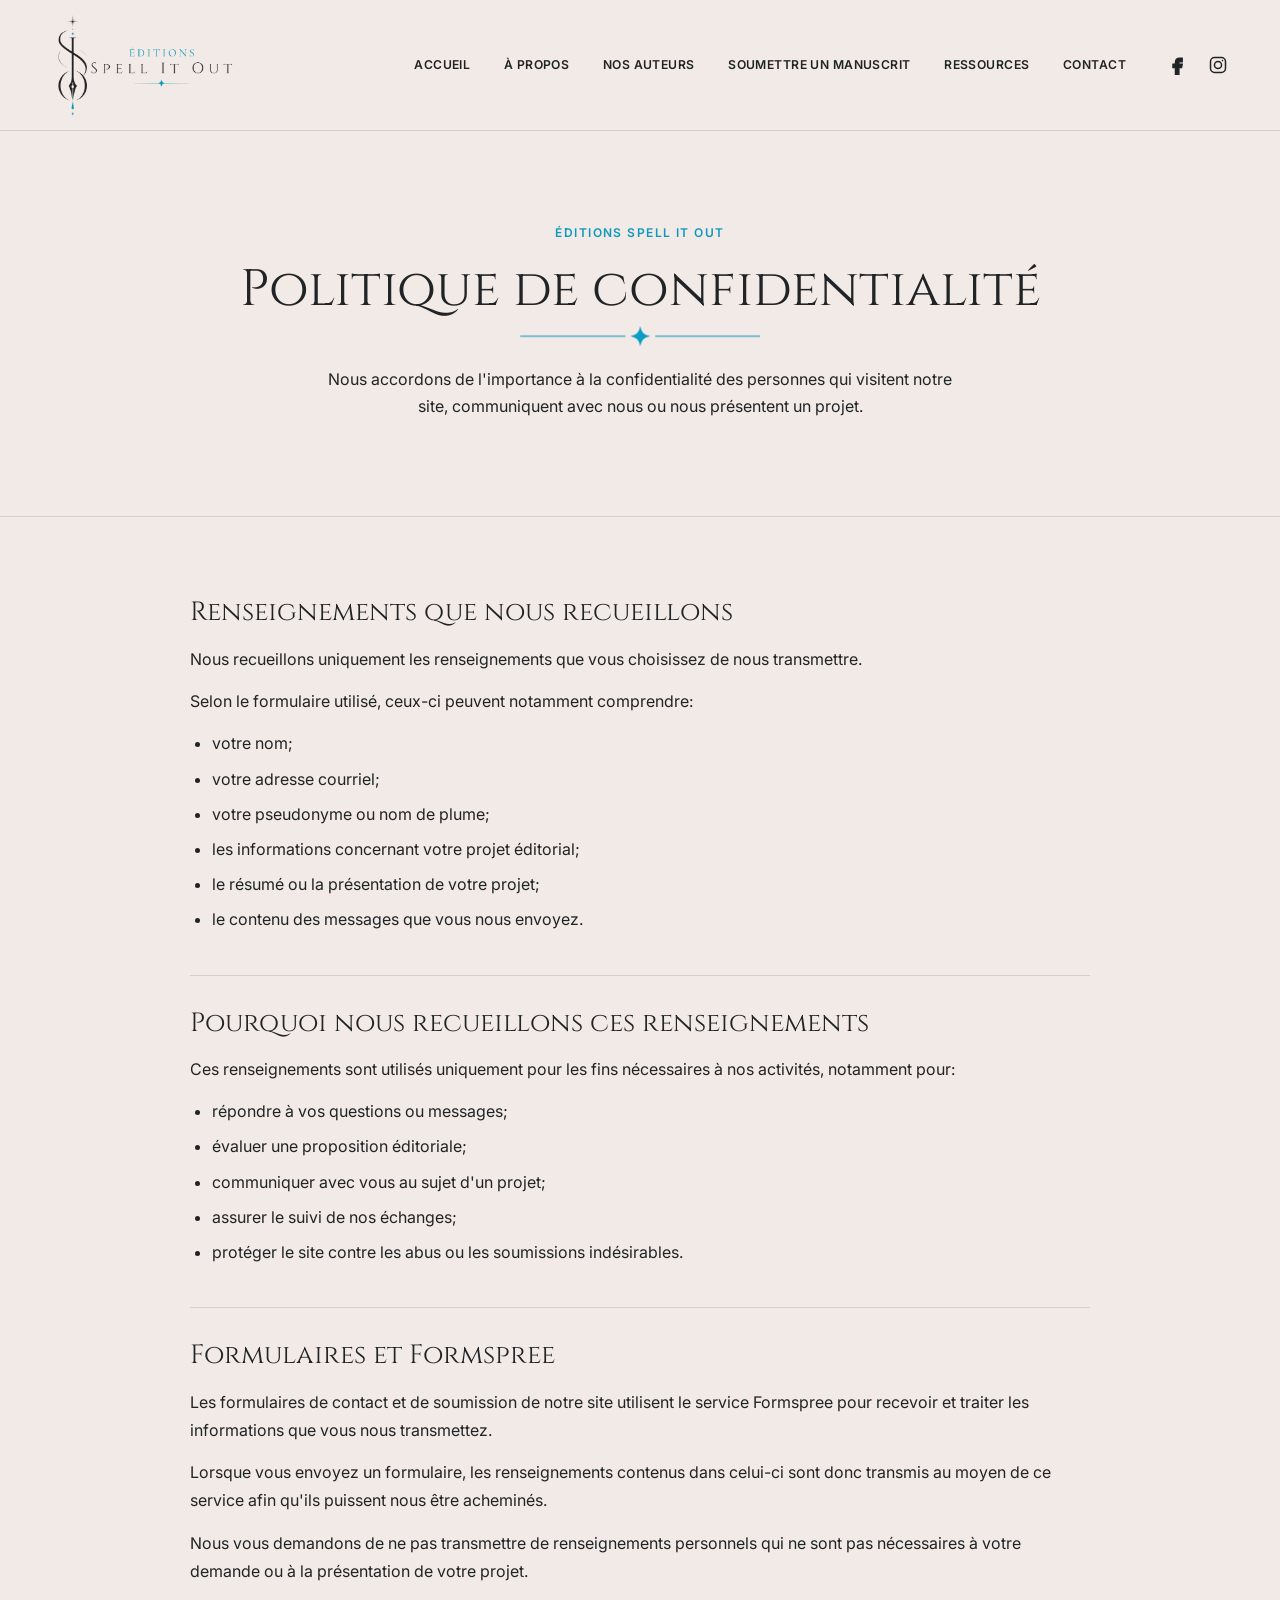
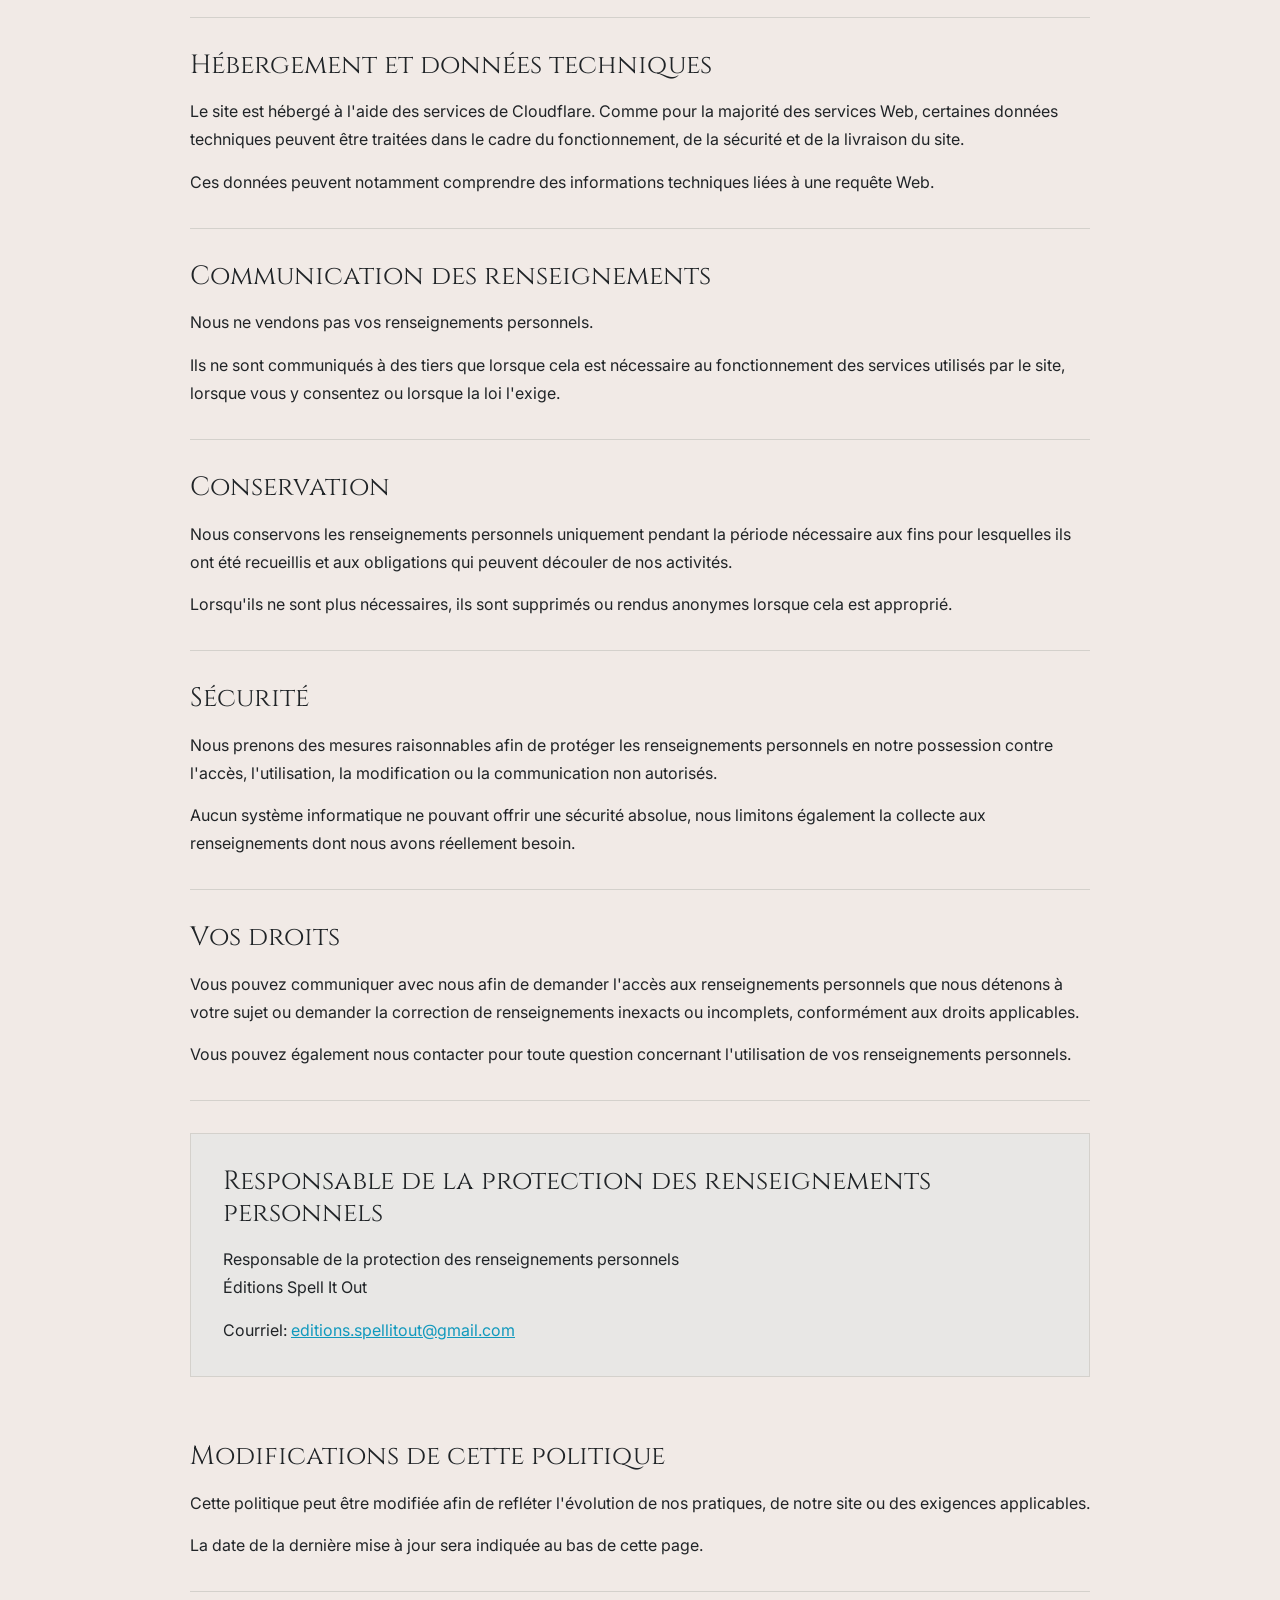
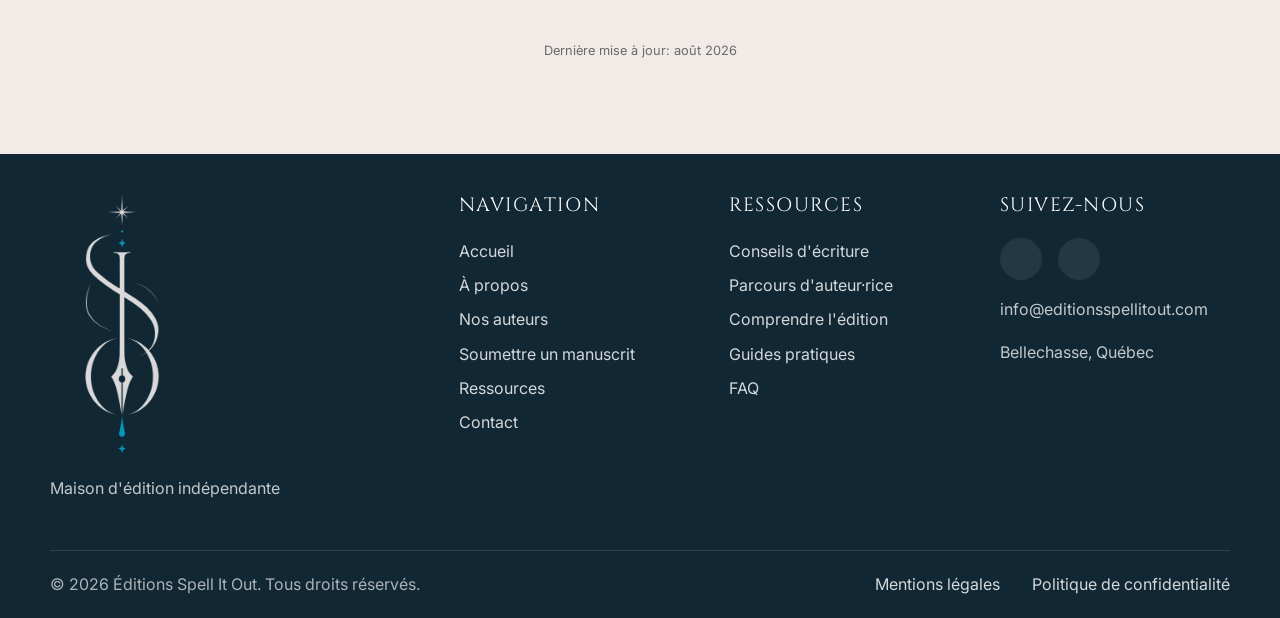
==== commit 96fc7238: "css confidentialité teste 4" ====
--- a/confidentialite.html
+++ b/confidentialite.html
@@ -12,10 +12,10 @@
 
   <title>Politique de confidentialité | Éditions Spell It Out</title>
 
-  <link
-    rel="stylesheet"
-    href="./css/sections.css"
-  >
+<link
+  rel="stylesheet"
+  href="./css/styles.css"
+>
 
 </head>
 
--- a/css/styles.css
+++ b/css/styles.css
@@ -0,0 +1,13 @@
+/* Variables globales : couleurs, dimensions et espacements */
+@import url("variables.css");
+
+/* Polices, titres, paragraphes et liens */
+@import url("typography.css");
+
+/* Conteneurs et organisation générale des pages */
+@import url("layout.css");
+
+/* Header, footer, boutons, cartes et autres composants */
+@import url("components.css");
+
+@import url("./sections.css");
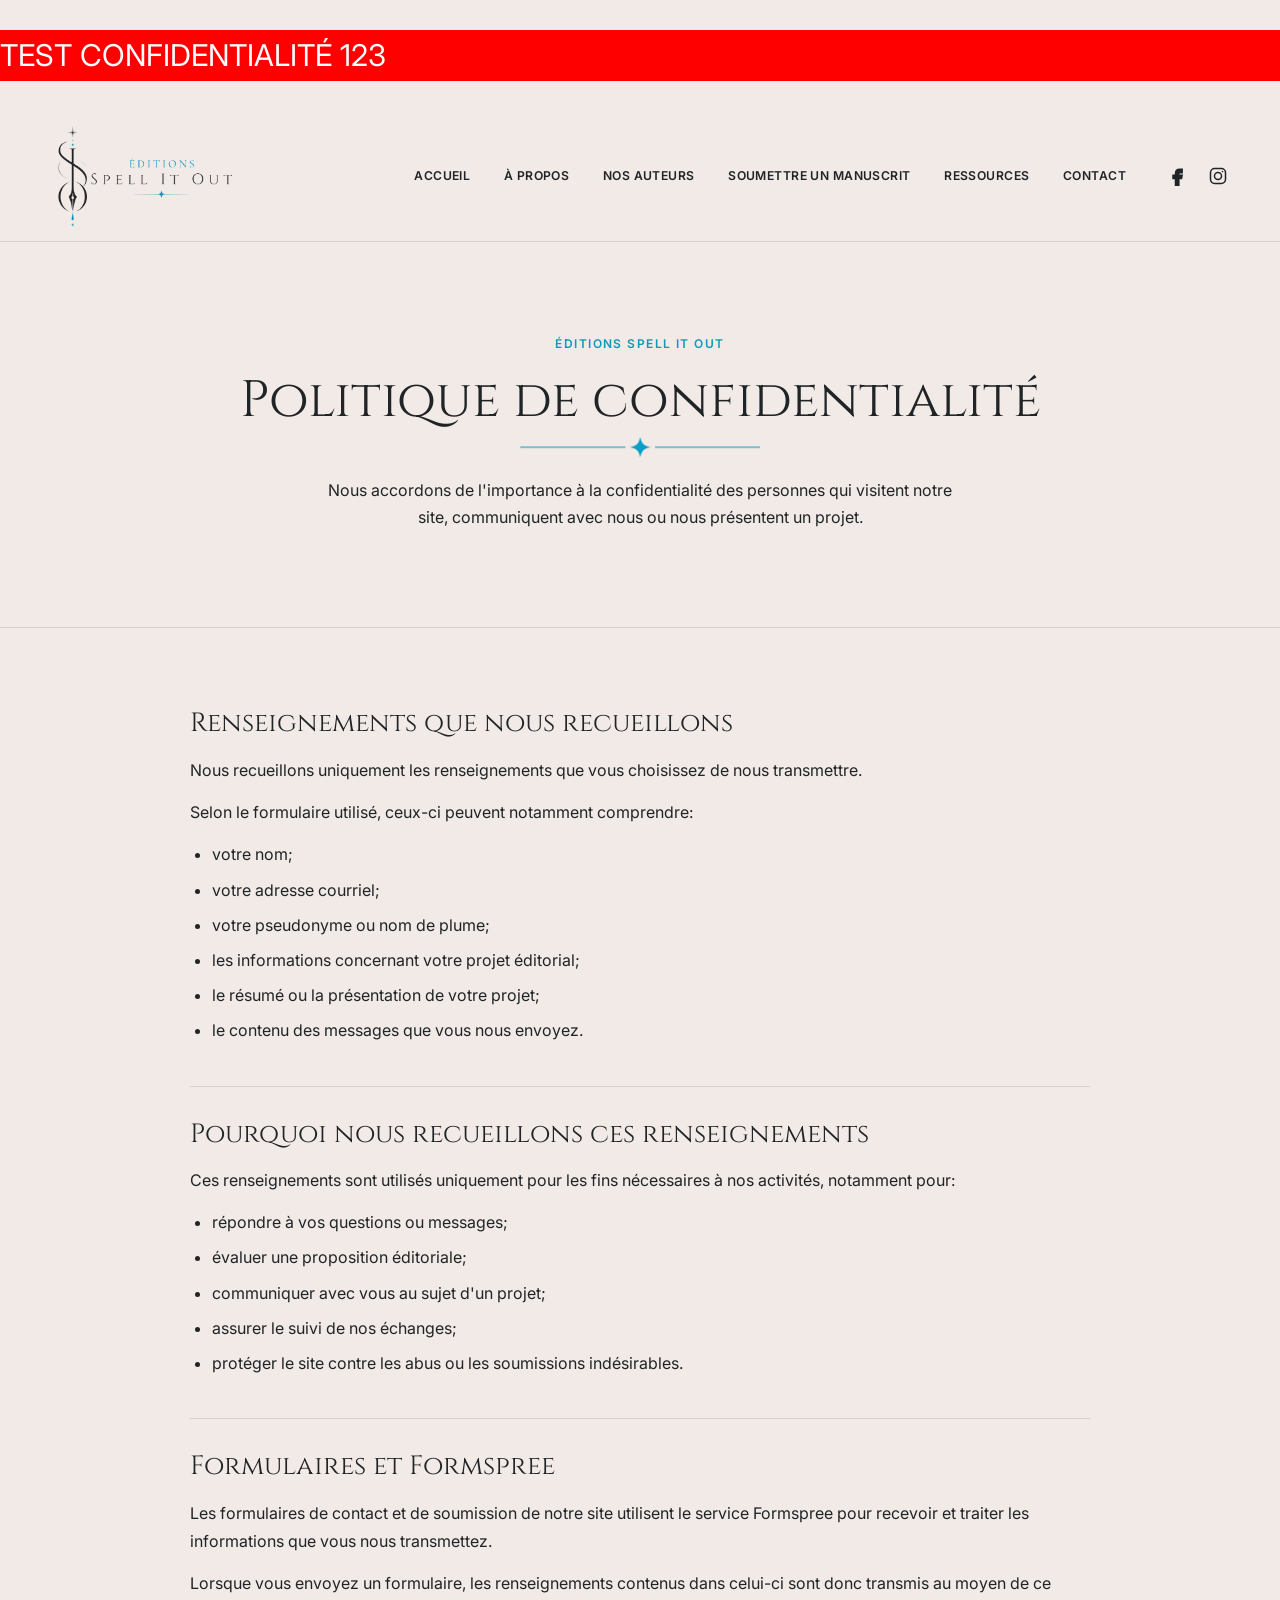
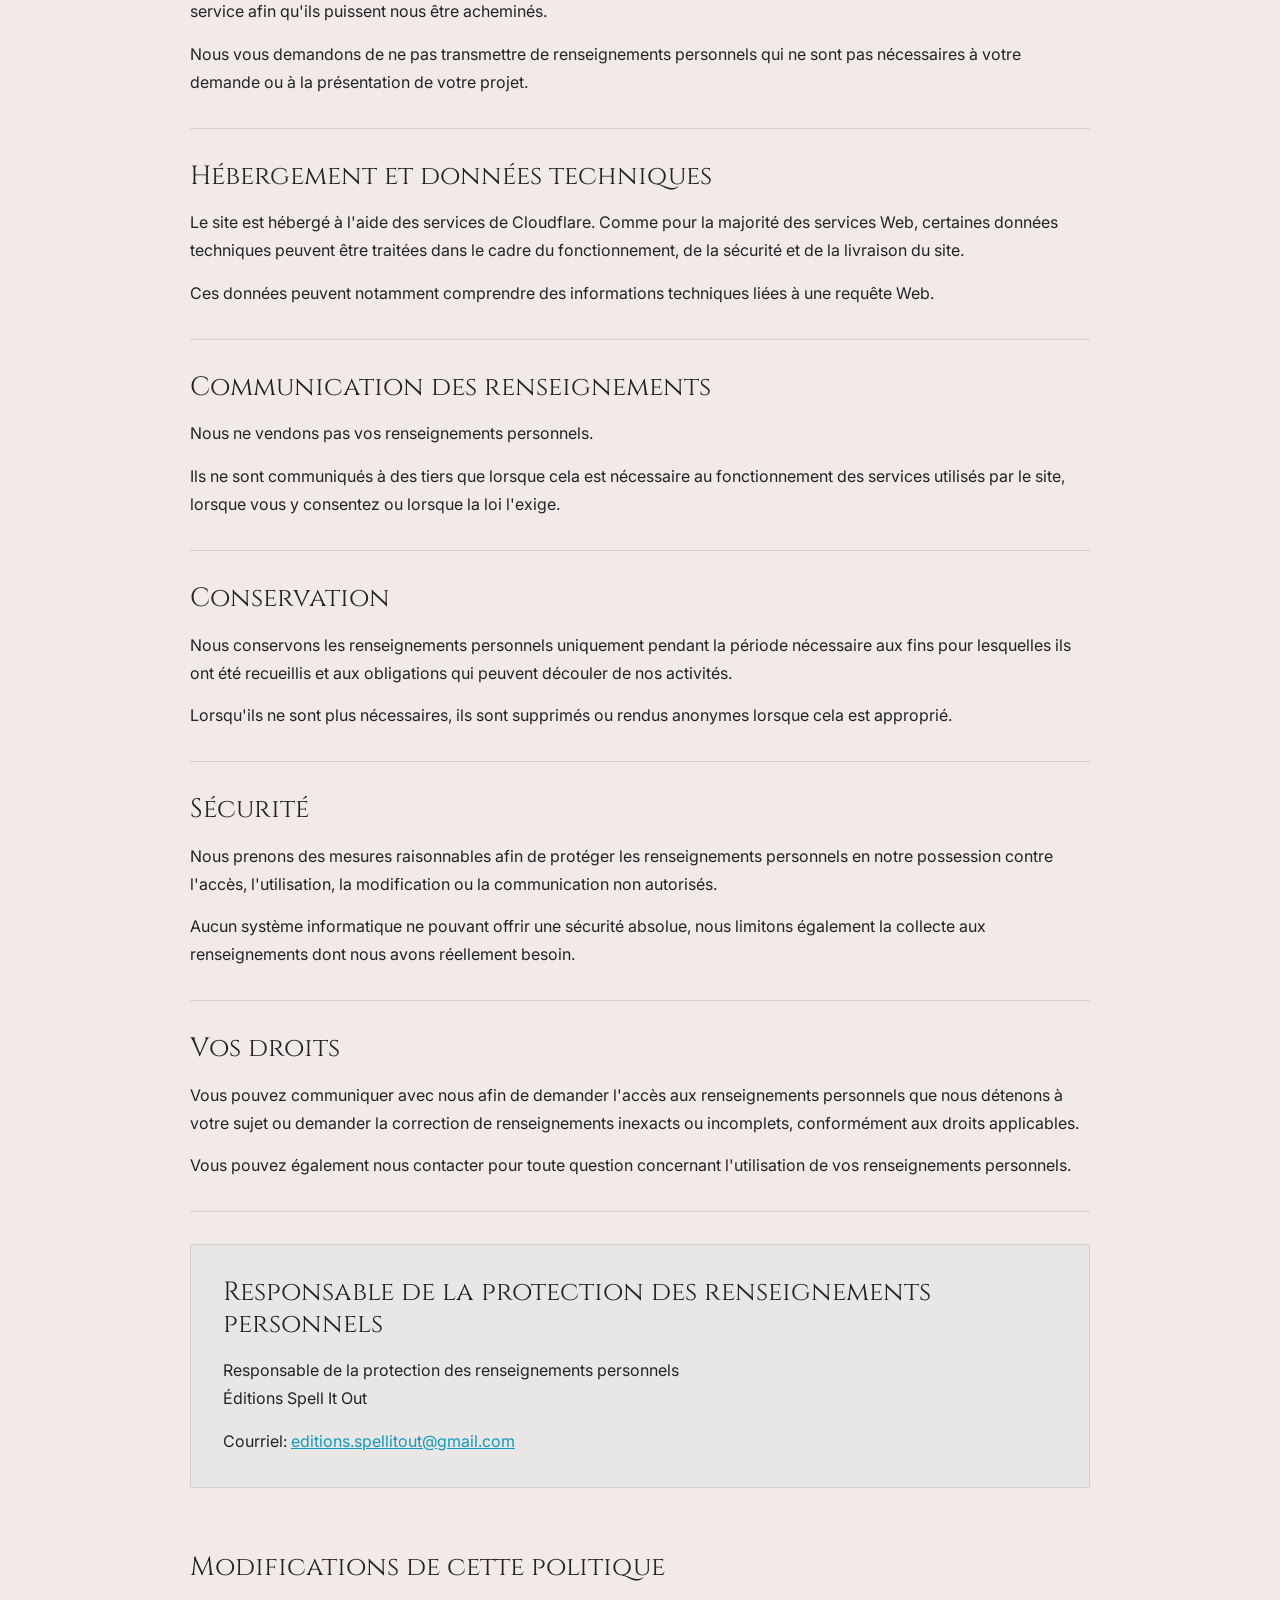
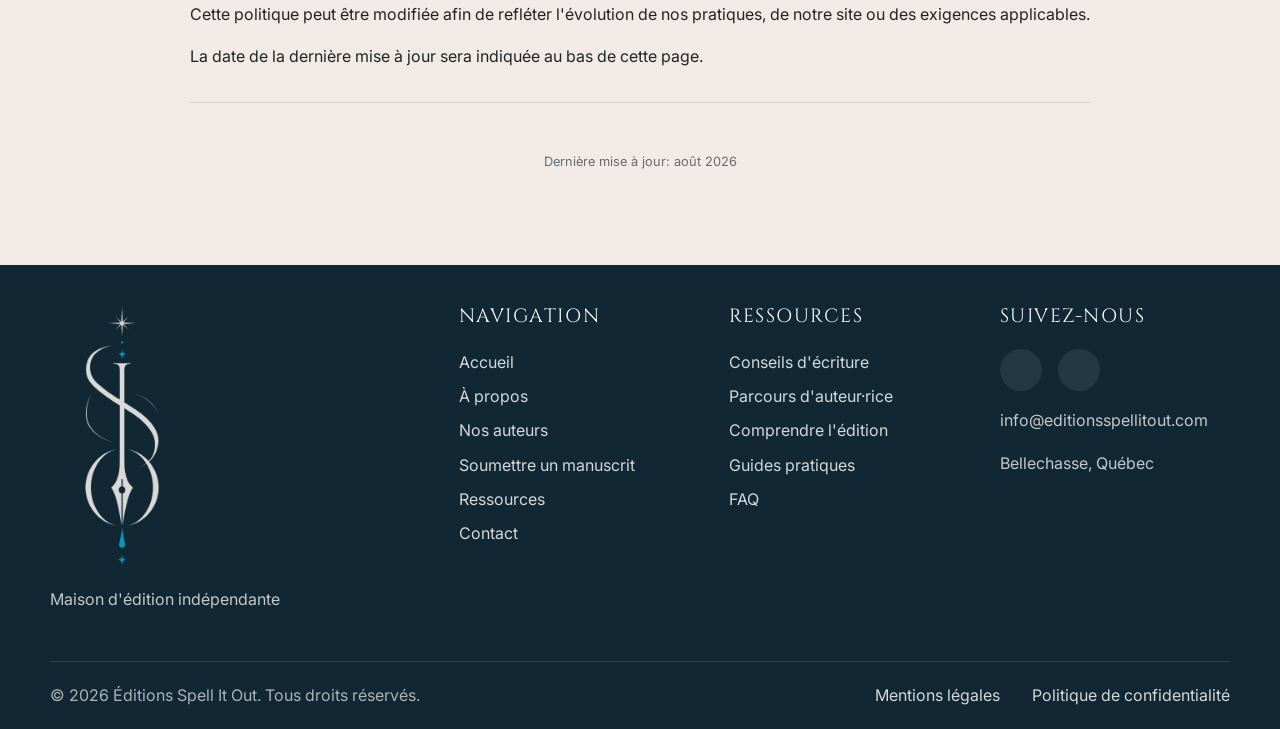
==== commit 0c2f17b1: "test de couleur" ====
--- a/confidentialite.html
+++ b/confidentialite.html
@@ -21,6 +21,9 @@
 
 
 <body>
+    <p style="background:red;color:white;font-size:30px;">
+  TEST CONFIDENTIALITÉ 123
+</p>
 
   <div data-include="components/header.html"></div>
 
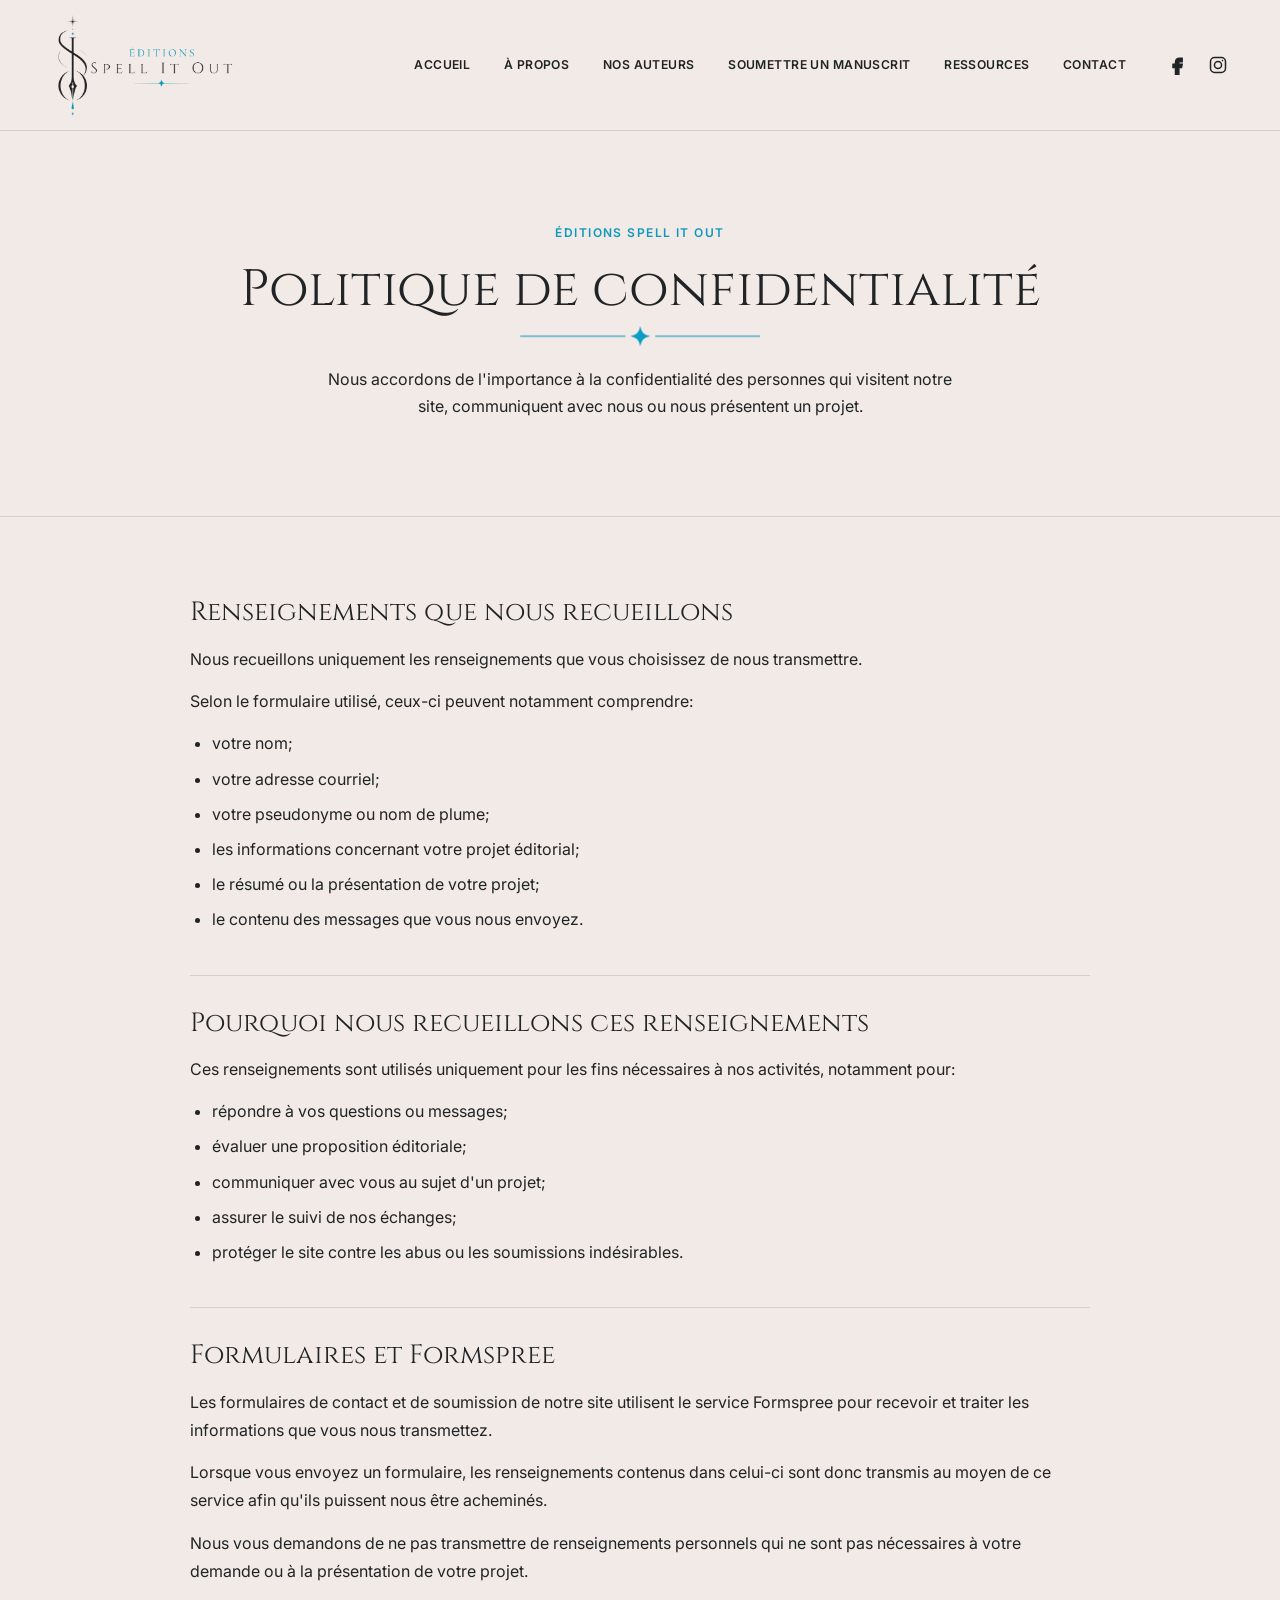
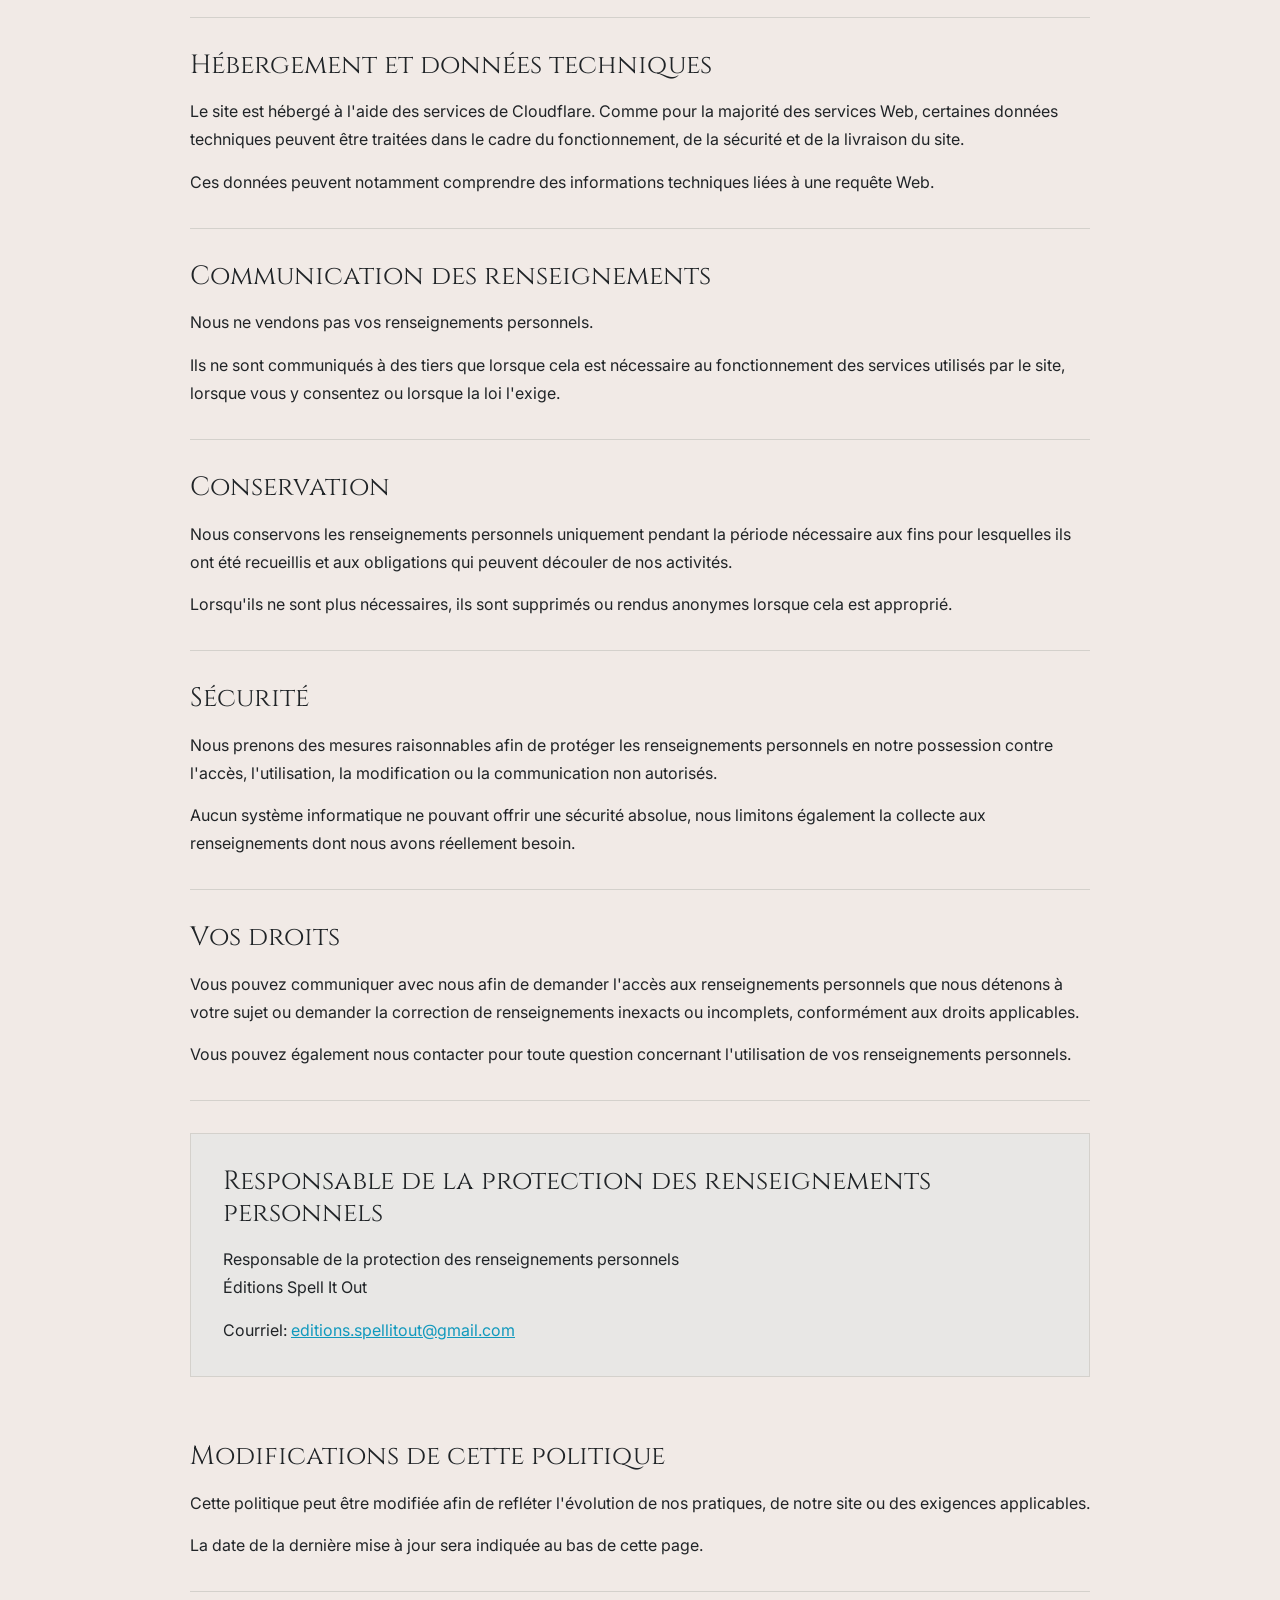
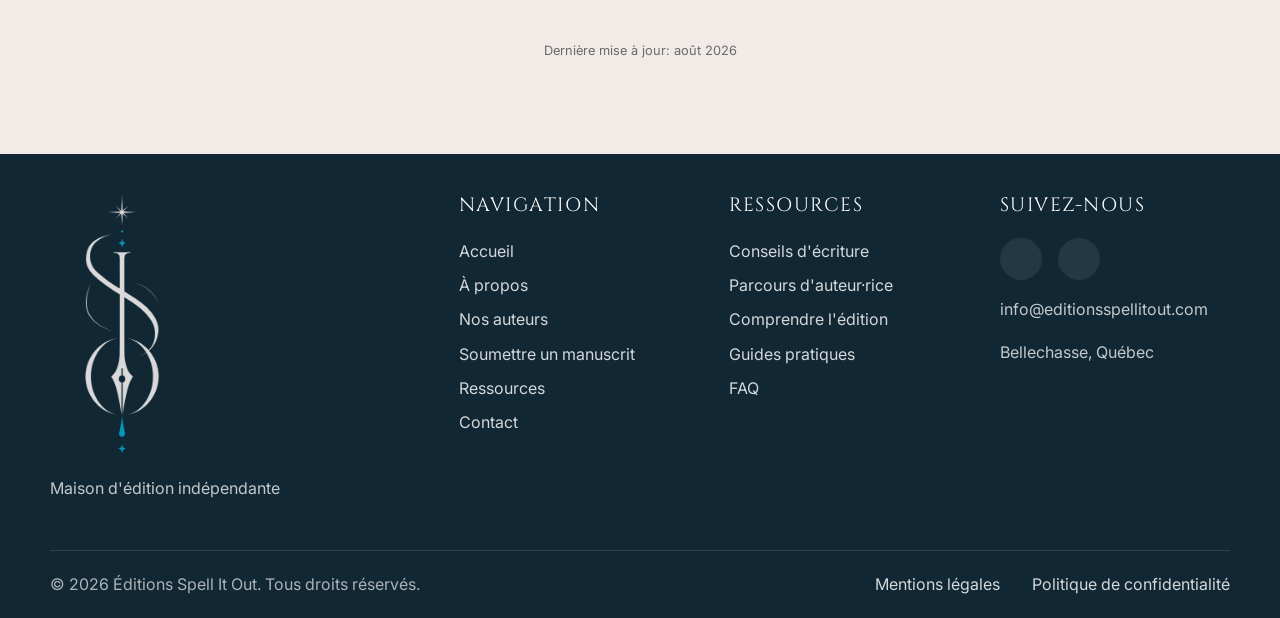
==== commit 492db080: "enleve le 123" ====
--- a/confidentialite.html
+++ b/confidentialite.html
@@ -21,9 +21,6 @@
 
 
 <body>
-    <p style="background:red;color:white;font-size:30px;">
-  TEST CONFIDENTIALITÉ 123
-</p>
 
   <div data-include="components/header.html"></div>
 
